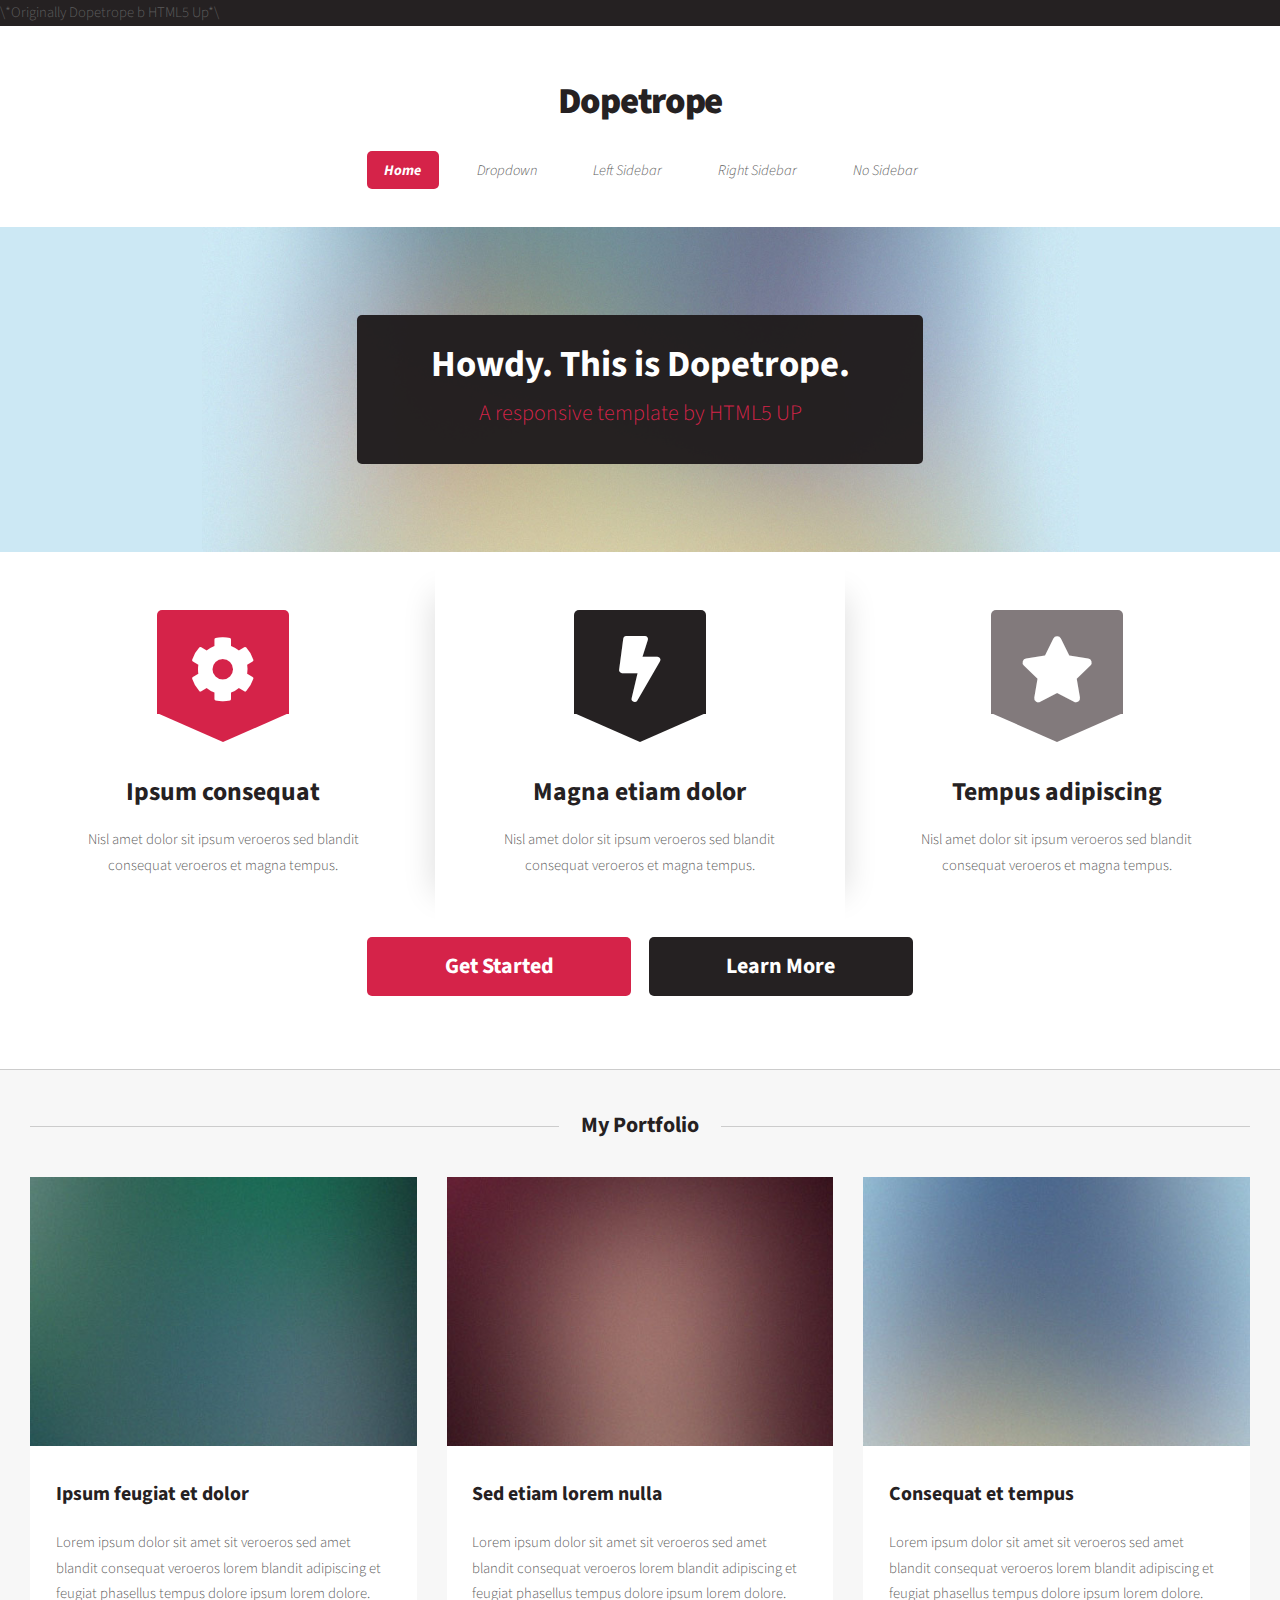
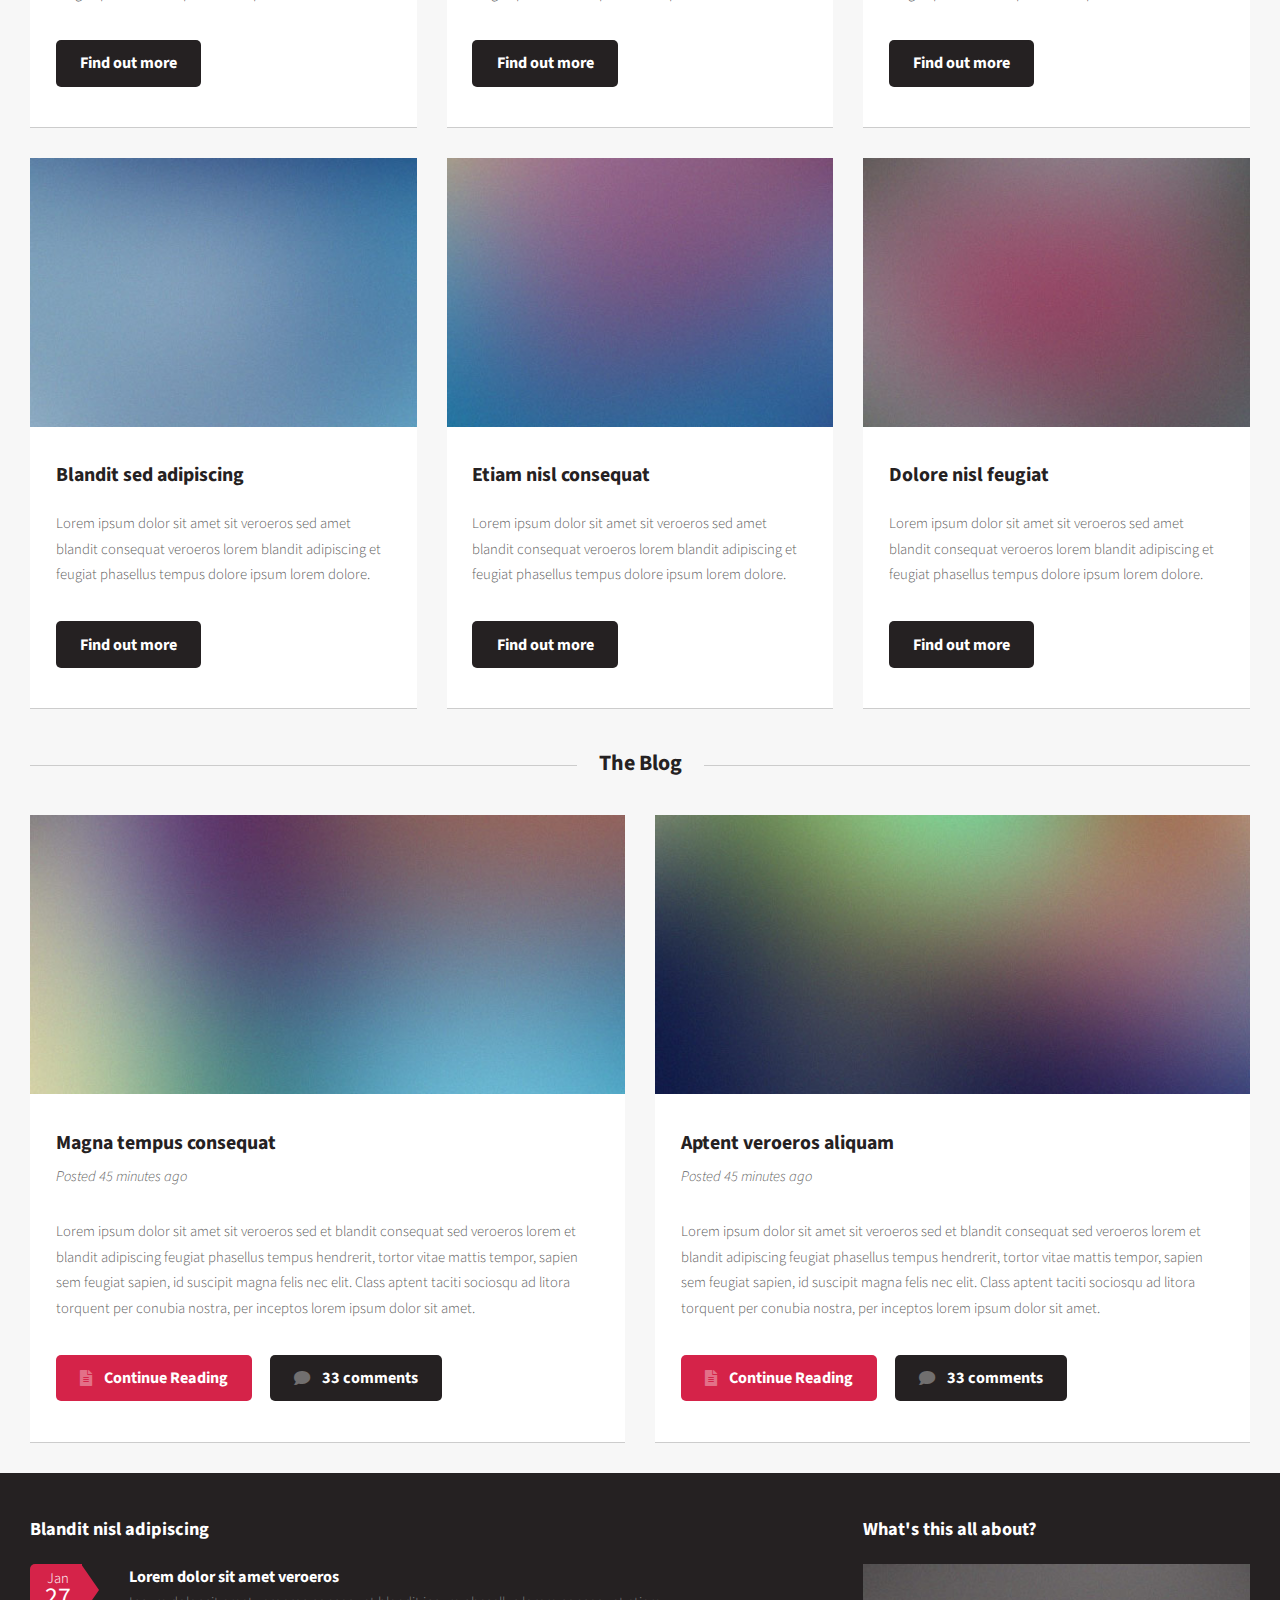
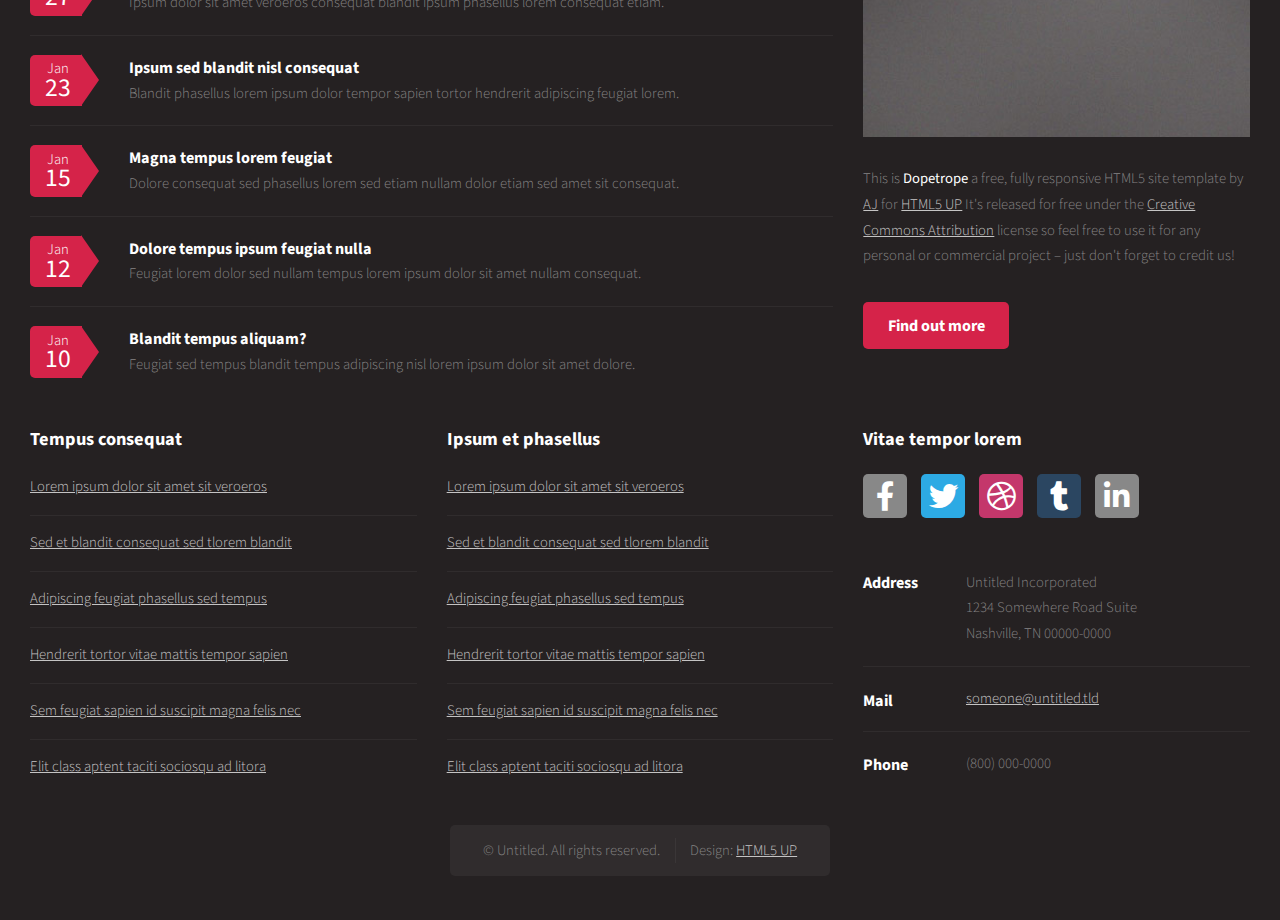
==== index.html @ 516f82fb "Template added to project" ====
<!DOCTYPE HTML>
<!--
	Dopetrope by HTML5 UP
	html5up.net | @ajlkn
	Free for personal and commercial use under the CCA 3.0 license (html5up.net/license)
-->
<html>
	<head>
		<title>Jonathan Chiaverini's Portfolio</title>
		\*Originally Dopetrope b HTML5 Up*\
		<meta charset="utf-8" />
		<meta name="viewport" content="width=device-width, initial-scale=1, user-scalable=no" />
		<link rel="stylesheet" href="assets/css/main.css" />
	</head>
	<body class="homepage is-preload">
		<div id="page-wrapper">

			<!-- Header -->
				<section id="header">

					<!-- Logo -->
						<h1><a href="index.html">Dopetrope</a></h1>

					<!-- Nav -->
						<nav id="nav">
							<ul>
								<li class="current"><a href="index.html">Home</a></li>
								<li>
									<a href="#">Dropdown</a>
									<ul>
										<li><a href="#">Lorem ipsum dolor</a></li>
										<li><a href="#">Magna phasellus</a></li>
										<li><a href="#">Etiam dolore nisl</a></li>
										<li>
											<a href="#">Phasellus consequat</a>
											<ul>
												<li><a href="#">Magna phasellus</a></li>
												<li><a href="#">Etiam dolore nisl</a></li>
												<li><a href="#">Veroeros feugiat</a></li>
												<li><a href="#">Nisl sed aliquam</a></li>
												<li><a href="#">Dolore adipiscing</a></li>
											</ul>
										</li>
										<li><a href="#">Veroeros feugiat</a></li>
									</ul>
								</li>
								<li><a href="left-sidebar.html">Left Sidebar</a></li>
								<li><a href="right-sidebar.html">Right Sidebar</a></li>
								<li><a href="no-sidebar.html">No Sidebar</a></li>
							</ul>
						</nav>

					<!-- Banner -->
						<section id="banner">
							<header>
								<h2>Howdy. This is Dopetrope.</h2>
								<p>A responsive template by HTML5 UP</p>
							</header>
						</section>

					<!-- Intro -->
						<section id="intro" class="container">
							<div class="row">
								<div class="col-4 col-12-medium">
									<section class="first">
										<i class="icon solid featured fa-cog"></i>
										<header>
											<h2>Ipsum consequat</h2>
										</header>
										<p>Nisl amet dolor sit ipsum veroeros sed blandit consequat veroeros et magna tempus.</p>
									</section>
								</div>
								<div class="col-4 col-12-medium">
									<section class="middle">
										<i class="icon solid featured alt fa-bolt"></i>
										<header>
											<h2>Magna etiam dolor</h2>
										</header>
										<p>Nisl amet dolor sit ipsum veroeros sed blandit consequat veroeros et magna tempus.</p>
									</section>
								</div>
								<div class="col-4 col-12-medium">
									<section class="last">
										<i class="icon solid featured alt2 fa-star"></i>
										<header>
											<h2>Tempus adipiscing</h2>
										</header>
										<p>Nisl amet dolor sit ipsum veroeros sed blandit consequat veroeros et magna tempus.</p>
									</section>
								</div>
							</div>
							<footer>
								<ul class="actions">
									<li><a href="#" class="button large">Get Started</a></li>
									<li><a href="#" class="button alt large">Learn More</a></li>
								</ul>
							</footer>
						</section>

				</section>

			<!-- Main -->
				<section id="main">
					<div class="container">
						<div class="row">
							<div class="col-12">

								<!-- Portfolio -->
									<section>
										<header class="major">
											<h2>My Portfolio</h2>
										</header>
										<div class="row">
											<div class="col-4 col-6-medium col-12-small">
												<section class="box">
													<a href="#" class="image featured"><img src="images/pic02.jpg" alt="" /></a>
													<header>
														<h3>Ipsum feugiat et dolor</h3>
													</header>
													<p>Lorem ipsum dolor sit amet sit veroeros sed amet blandit consequat veroeros lorem blandit adipiscing et feugiat phasellus tempus dolore ipsum lorem dolore.</p>
													<footer>
														<ul class="actions">
															<li><a href="#" class="button alt">Find out more</a></li>
														</ul>
													</footer>
												</section>
											</div>
											<div class="col-4 col-6-medium col-12-small">
												<section class="box">
													<a href="#" class="image featured"><img src="images/pic03.jpg" alt="" /></a>
													<header>
														<h3>Sed etiam lorem nulla</h3>
													</header>
													<p>Lorem ipsum dolor sit amet sit veroeros sed amet blandit consequat veroeros lorem blandit adipiscing et feugiat phasellus tempus dolore ipsum lorem dolore.</p>
													<footer>
														<ul class="actions">
															<li><a href="#" class="button alt">Find out more</a></li>
														</ul>
													</footer>
												</section>
											</div>
											<div class="col-4 col-6-medium col-12-small">
												<section class="box">
													<a href="#" class="image featured"><img src="images/pic04.jpg" alt="" /></a>
													<header>
														<h3>Consequat et tempus</h3>
													</header>
													<p>Lorem ipsum dolor sit amet sit veroeros sed amet blandit consequat veroeros lorem blandit adipiscing et feugiat phasellus tempus dolore ipsum lorem dolore.</p>
													<footer>
														<ul class="actions">
															<li><a href="#" class="button alt">Find out more</a></li>
														</ul>
													</footer>
												</section>
											</div>
											<div class="col-4 col-6-medium col-12-small">
												<section class="box">
													<a href="#" class="image featured"><img src="images/pic05.jpg" alt="" /></a>
													<header>
														<h3>Blandit sed adipiscing</h3>
													</header>
													<p>Lorem ipsum dolor sit amet sit veroeros sed amet blandit consequat veroeros lorem blandit adipiscing et feugiat phasellus tempus dolore ipsum lorem dolore.</p>
													<footer>
														<ul class="actions">
															<li><a href="#" class="button alt">Find out more</a></li>
														</ul>
													</footer>
												</section>
											</div>
											<div class="col-4 col-6-medium col-12-small">
												<section class="box">
													<a href="#" class="image featured"><img src="images/pic06.jpg" alt="" /></a>
													<header>
														<h3>Etiam nisl consequat</h3>
													</header>
													<p>Lorem ipsum dolor sit amet sit veroeros sed amet blandit consequat veroeros lorem blandit adipiscing et feugiat phasellus tempus dolore ipsum lorem dolore.</p>
													<footer>
														<ul class="actions">
															<li><a href="#" class="button alt">Find out more</a></li>
														</ul>
													</footer>
												</section>
											</div>
											<div class="col-4 col-6-medium col-12-small">
												<section class="box">
													<a href="#" class="image featured"><img src="images/pic07.jpg" alt="" /></a>
													<header>
														<h3>Dolore nisl feugiat</h3>
													</header>
													<p>Lorem ipsum dolor sit amet sit veroeros sed amet blandit consequat veroeros lorem blandit adipiscing et feugiat phasellus tempus dolore ipsum lorem dolore.</p>
													<footer>
														<ul class="actions">
															<li><a href="#" class="button alt">Find out more</a></li>
														</ul>
													</footer>
												</section>
											</div>
										</div>
									</section>

							</div>
							<div class="col-12">

								<!-- Blog -->
									<section>
										<header class="major">
											<h2>The Blog</h2>
										</header>
										<div class="row">
											<div class="col-6 col-12-small">
												<section class="box">
													<a href="#" class="image featured"><img src="images/pic08.jpg" alt="" /></a>
													<header>
														<h3>Magna tempus consequat</h3>
														<p>Posted 45 minutes ago</p>
													</header>
													<p>Lorem ipsum dolor sit amet sit veroeros sed et blandit consequat sed veroeros lorem et blandit adipiscing feugiat phasellus tempus hendrerit, tortor vitae mattis tempor, sapien sem feugiat sapien, id suscipit magna felis nec elit. Class aptent taciti sociosqu ad litora torquent per conubia nostra, per inceptos lorem ipsum dolor sit amet.</p>
													<footer>
														<ul class="actions">
															<li><a href="#" class="button icon solid fa-file-alt">Continue Reading</a></li>
															<li><a href="#" class="button alt icon solid fa-comment">33 comments</a></li>
														</ul>
													</footer>
												</section>
											</div>
											<div class="col-6 col-12-small">
												<section class="box">
													<a href="#" class="image featured"><img src="images/pic09.jpg" alt="" /></a>
													<header>
														<h3>Aptent veroeros aliquam</h3>
														<p>Posted 45 minutes ago</p>
													</header>
													<p>Lorem ipsum dolor sit amet sit veroeros sed et blandit consequat sed veroeros lorem et blandit adipiscing feugiat phasellus tempus hendrerit, tortor vitae mattis tempor, sapien sem feugiat sapien, id suscipit magna felis nec elit. Class aptent taciti sociosqu ad litora torquent per conubia nostra, per inceptos lorem ipsum dolor sit amet.</p>
													<footer>
														<ul class="actions">
															<li><a href="#" class="button icon solid fa-file-alt">Continue Reading</a></li>
															<li><a href="#" class="button alt icon solid fa-comment">33 comments</a></li>
														</ul>
													</footer>
												</section>
											</div>
										</div>
									</section>

							</div>
						</div>
					</div>
				</section>

			<!-- Footer -->
				<section id="footer">
					<div class="container">
						<div class="row">
							<div class="col-8 col-12-medium">
								<section>
									<header>
										<h2>Blandit nisl adipiscing</h2>
									</header>
									<ul class="dates">
										<li>
											<span class="date">Jan <strong>27</strong></span>
											<h3><a href="#">Lorem dolor sit amet veroeros</a></h3>
											<p>Ipsum dolor sit amet veroeros consequat blandit ipsum phasellus lorem consequat etiam.</p>
										</li>
										<li>
											<span class="date">Jan <strong>23</strong></span>
											<h3><a href="#">Ipsum sed blandit nisl consequat</a></h3>
											<p>Blandit phasellus lorem ipsum dolor tempor sapien tortor hendrerit adipiscing feugiat lorem.</p>
										</li>
										<li>
											<span class="date">Jan <strong>15</strong></span>
											<h3><a href="#">Magna tempus lorem feugiat</a></h3>
											<p>Dolore consequat sed phasellus lorem sed etiam nullam dolor etiam sed amet sit consequat.</p>
										</li>
										<li>
											<span class="date">Jan <strong>12</strong></span>
											<h3><a href="#">Dolore tempus ipsum feugiat nulla</a></h3>
											<p>Feugiat lorem dolor sed nullam tempus lorem ipsum dolor sit amet nullam consequat.</p>
										</li>
										<li>
											<span class="date">Jan <strong>10</strong></span>
											<h3><a href="#">Blandit tempus aliquam?</a></h3>
											<p>Feugiat sed tempus blandit tempus adipiscing nisl lorem ipsum dolor sit amet dolore.</p>
										</li>
									</ul>
								</section>
							</div>
							<div class="col-4 col-12-medium">
								<section>
									<header>
										<h2>What's this all about?</h2>
									</header>
									<a href="#" class="image featured"><img src="images/pic10.jpg" alt="" /></a>
									<p>
										This is <strong>Dopetrope</strong> a free, fully responsive HTML5 site template by
										<a href="http://twitter.com/ajlkn">AJ</a> for <a href="http://html5up.net/">HTML5 UP</a> It's released for free under
										the <a href="http://html5up.net/license/">Creative Commons Attribution</a> license so feel free to use it for any personal or commercial project &ndash; just don't forget to credit us!
									</p>
									<footer>
										<ul class="actions">
											<li><a href="#" class="button">Find out more</a></li>
										</ul>
									</footer>
								</section>
							</div>
							<div class="col-4 col-6-medium col-12-small">
								<section>
									<header>
										<h2>Tempus consequat</h2>
									</header>
									<ul class="divided">
										<li><a href="#">Lorem ipsum dolor sit amet sit veroeros</a></li>
										<li><a href="#">Sed et blandit consequat sed tlorem blandit</a></li>
										<li><a href="#">Adipiscing feugiat phasellus sed tempus</a></li>
										<li><a href="#">Hendrerit tortor vitae mattis tempor sapien</a></li>
										<li><a href="#">Sem feugiat sapien id suscipit magna felis nec</a></li>
										<li><a href="#">Elit class aptent taciti sociosqu ad litora</a></li>
									</ul>
								</section>
							</div>
							<div class="col-4 col-6-medium col-12-small">
								<section>
									<header>
										<h2>Ipsum et phasellus</h2>
									</header>
									<ul class="divided">
										<li><a href="#">Lorem ipsum dolor sit amet sit veroeros</a></li>
										<li><a href="#">Sed et blandit consequat sed tlorem blandit</a></li>
										<li><a href="#">Adipiscing feugiat phasellus sed tempus</a></li>
										<li><a href="#">Hendrerit tortor vitae mattis tempor sapien</a></li>
										<li><a href="#">Sem feugiat sapien id suscipit magna felis nec</a></li>
										<li><a href="#">Elit class aptent taciti sociosqu ad litora</a></li>
									</ul>
								</section>
							</div>
							<div class="col-4 col-12-medium">
								<section>
									<header>
										<h2>Vitae tempor lorem</h2>
									</header>
									<ul class="social">
										<li><a class="icon brands fa-facebook-f" href="#"><span class="label">Facebook</span></a></li>
										<li><a class="icon brands fa-twitter" href="#"><span class="label">Twitter</span></a></li>
										<li><a class="icon brands fa-dribbble" href="#"><span class="label">Dribbble</span></a></li>
										<li><a class="icon brands fa-tumblr" href="#"><span class="label">Tumblr</span></a></li>
										<li><a class="icon brands fa-linkedin-in" href="#"><span class="label">LinkedIn</span></a></li>
									</ul>
									<ul class="contact">
										<li>
											<h3>Address</h3>
											<p>
												Untitled Incorporated<br />
												1234 Somewhere Road Suite<br />
												Nashville, TN 00000-0000
											</p>
										</li>
										<li>
											<h3>Mail</h3>
											<p><a href="#">someone@untitled.tld</a></p>
										</li>
										<li>
											<h3>Phone</h3>
											<p>(800) 000-0000</p>
										</li>
									</ul>
								</section>
							</div>
							<div class="col-12">

								<!-- Copyright -->
									<div id="copyright">
										<ul class="links">
											<li>&copy; Untitled. All rights reserved.</li><li>Design: <a href="http://html5up.net">HTML5 UP</a></li>
										</ul>
									</div>

							</div>
						</div>
					</div>
				</section>

		</div>

		<!-- Scripts -->
			<script src="assets/js/jquery.min.js"></script>
			<script src="assets/js/jquery.dropotron.min.js"></script>
			<script src="assets/js/browser.min.js"></script>
			<script src="assets/js/breakpoints.min.js"></script>
			<script src="assets/js/util.js"></script>
			<script src="assets/js/main.js"></script>

	</body>
</html>
---- assets/css/main.css ----
@import url("fontawesome-all.min.css");
@import url("https://fonts.googleapis.com/css?family=Source+Sans+Pro:300,400,700,900,300italic");

/*
	Dopetrope by HTML5 UP
	html5up.net | @ajlkn
	Free for personal and commercial use under the CCA 3.0 license (html5up.net/license)
*/

html, body, div, span, applet, object,
iframe, h1, h2, h3, h4, h5, h6, p, blockquote,
pre, a, abbr, acronym, address, big, cite,
code, del, dfn, em, img, ins, kbd, q, s, samp,
small, strike, strong, sub, sup, tt, var, b,
u, i, center, dl, dt, dd, ol, ul, li, fieldset,
form, label, legend, table, caption, tbody,
tfoot, thead, tr, th, td, article, aside,
canvas, details, embed, figure, figcaption,
footer, header, hgroup, menu, nav, output, ruby,
section, summary, time, mark, audio, video {
	margin: 0;
	padding: 0;
	border: 0;
	font-size: 100%;
	font: inherit;
	vertical-align: baseline;}

article, aside, details, figcaption, figure,
footer, header, hgroup, menu, nav, section {
	display: block;}

body {
	line-height: 1;
}

ol, ul {
	list-style: none;
}

blockquote, q {
	quotes: none;
}

	blockquote:before, blockquote:after, q:before, q:after {
		content: '';
		content: none;
	}

table {
	border-collapse: collapse;
	border-spacing: 0;
}

body {
	-webkit-text-size-adjust: none;
}

mark {
	background-color: transparent;
	color: inherit;
}

input::-moz-focus-inner {
	border: 0;
	padding: 0;
}

input, select, textarea {
	-moz-appearance: none;
	-webkit-appearance: none;
	-ms-appearance: none;
	appearance: none;
}

/* Basic */

	html {
		box-sizing: border-box;
	}

	*, *:before, *:after {
		box-sizing: inherit;
	}

	body {
		background: #252122;
		background-image: url("images/bg02.png");
	}

		body.is-preload *, body.is-preload *:before, body.is-preload *:after {
			-moz-animation: none !important;
			-webkit-animation: none !important;
			-ms-animation: none !important;
			animation: none !important;
			-moz-transition: none !important;
			-webkit-transition: none !important;
			-ms-transition: none !important;
			transition: none !important;
		}

	body, input, textarea, select {
		font-family: 'Source Sans Pro';
		font-weight: 300;
		color: #5d5d5d;
		font-size: 14pt;
		line-height: 1.75em;
	}

	strong, b {
		color: #252122;
		font-weight: 400;
	}

	i, em {
		font-style: italic;
	}

	sub {
		position: relative;
		top: 0.5em;
		font-size: 0.8em;
	}

	sup {
		position: relative;
		top: -0.5em;
		font-size: 0.8em;
	}

	blockquote {
		border-left: solid 0.75em #dddddd;
		padding: 1em 0 1em 1.5em;
		font-style: italic;
	}

	h1, h2, h3, h4, h5, h6 {
		color: #252122;
		font-weight: 700;
	}

	h1 a, h2 a, h3 a, h4 a, h5 a, h6 a {
		color: inherit;
		text-decoration: none;
	}

	h2 {
		font-size: 1.5em;
	}

	h3 {
		font-size: 1.35em;
	}

	a {
		color: #d52349;
		text-decoration: underline;
	}

		a:hover {
			text-decoration: none;
		}

	br.clear {
		clear: both;
	}

	hr {
		border: 0;
		border-top: solid 1px #dddddd;
		height: 1px;
		margin: 2em 0 2em 0;
	}

	p, ul, ol, dl, table {
		margin-bottom: 2em;
	}

/* Container */

	.container {
		margin: 0 auto;
		max-width: 100%;
		width: 70em;
	}

		@media screen and (max-width: 1680px) {

			.container {
				width: 70em;
			}

		}

		@media screen and (max-width: 1280px) {

			.container {
				width: calc(100% - 60px);
			}

		}

		@media screen and (max-width: 980px) {

			.container {
				width: calc(100% - 80px);
			}

		}

		@media screen and (max-width: 736px) {

			.container {
				width: calc(100% - 40px);
			}

		}

/* Row */

	.row {
		display: flex;
		flex-wrap: wrap;
		box-sizing: border-box;
		align-items: stretch;
	}

		.row > * {
			box-sizing: border-box;
		}

		.row.gtr-uniform > * > :last-child {
			margin-bottom: 0;
		}

		.row.aln-left {
			justify-content: flex-start;
		}

		.row.aln-center {
			justify-content: center;
		}

		.row.aln-right {
			justify-content: flex-end;
		}

		.row.aln-top {
			align-items: flex-start;
		}

		.row.aln-middle {
			align-items: center;
		}

		.row.aln-bottom {
			align-items: flex-end;
		}

		.row > .imp {
			order: -1;
		}

		.row > .col-1 {
			width: 8.33333%;
		}

		.row > .off-1 {
			margin-left: 8.33333%;
		}

		.row > .col-2 {
			width: 16.66667%;
		}

		.row > .off-2 {
			margin-left: 16.66667%;
		}

		.row > .col-3 {
			width: 25%;
		}

		.row > .off-3 {
			margin-left: 25%;
		}

		.row > .col-4 {
			width: 33.33333%;
		}

		.row > .off-4 {
			margin-left: 33.33333%;
		}

		.row > .col-5 {
			width: 41.66667%;
		}

		.row > .off-5 {
			margin-left: 41.66667%;
		}

		.row > .col-6 {
			width: 50%;
		}

		.row > .off-6 {
			margin-left: 50%;
		}

		.row > .col-7 {
			width: 58.33333%;
		}

		.row > .off-7 {
			margin-left: 58.33333%;
		}

		.row > .col-8 {
			width: 66.66667%;
		}

		.row > .off-8 {
			margin-left: 66.66667%;
		}

		.row > .col-9 {
			width: 75%;
		}

		.row > .off-9 {
			margin-left: 75%;
		}

		.row > .col-10 {
			width: 83.33333%;
		}

		.row > .off-10 {
			margin-left: 83.33333%;
		}

		.row > .col-11 {
			width: 91.66667%;
		}

		.row > .off-11 {
			margin-left: 91.66667%;
		}

		.row > .col-12 {
			width: 100%;
		}

		.row > .off-12 {
			margin-left: 100%;
		}

		.row.gtr-0 {
			margin-top: 0px;
			margin-left: 0px;
		}

			.row.gtr-0 > * {
				padding: 0px 0 0 0px;
			}

			.row.gtr-0.gtr-uniform {
				margin-top: 0px;
			}

				.row.gtr-0.gtr-uniform > * {
					padding-top: 0px;
				}

		.row.gtr-25 {
			margin-top: -12.5px;
			margin-left: -12.5px;
		}

			.row.gtr-25 > * {
				padding: 12.5px 0 0 12.5px;
			}

			.row.gtr-25.gtr-uniform {
				margin-top: -12.5px;
			}

				.row.gtr-25.gtr-uniform > * {
					padding-top: 12.5px;
				}

		.row.gtr-50 {
			margin-top: -25px;
			margin-left: -25px;
		}

			.row.gtr-50 > * {
				padding: 25px 0 0 25px;
			}

			.row.gtr-50.gtr-uniform {
				margin-top: -25px;
			}

				.row.gtr-50.gtr-uniform > * {
					padding-top: 25px;
				}

		.row {
			margin-top: -50px;
			margin-left: -50px;
		}

			.row > * {
				padding: 50px 0 0 50px;
			}

			.row.gtr-uniform {
				margin-top: -50px;
			}

				.row.gtr-uniform > * {
					padding-top: 50px;
				}

		.row.gtr-150 {
			margin-top: -75px;
			margin-left: -75px;
		}

			.row.gtr-150 > * {
				padding: 75px 0 0 75px;
			}

			.row.gtr-150.gtr-uniform {
				margin-top: -75px;
			}

				.row.gtr-150.gtr-uniform > * {
					padding-top: 75px;
				}

		.row.gtr-200 {
			margin-top: -100px;
			margin-left: -100px;
		}

			.row.gtr-200 > * {
				padding: 100px 0 0 100px;
			}

			.row.gtr-200.gtr-uniform {
				margin-top: -100px;
			}

				.row.gtr-200.gtr-uniform > * {
					padding-top: 100px;
				}

		@media screen and (max-width: 1680px) {

			.row {
				display: flex;
				flex-wrap: wrap;
				box-sizing: border-box;
				align-items: stretch;
			}

				.row > * {
					box-sizing: border-box;
				}

				.row.gtr-uniform > * > :last-child {
					margin-bottom: 0;
				}

				.row.aln-left {
					justify-content: flex-start;
				}

				.row.aln-center {
					justify-content: center;
				}

				.row.aln-right {
					justify-content: flex-end;
				}

				.row.aln-top {
					align-items: flex-start;
				}

				.row.aln-middle {
					align-items: center;
				}

				.row.aln-bottom {
					align-items: flex-end;
				}

				.row > .imp-xlarge {
					order: -1;
				}

				.row > .col-1-xlarge {
					width: 8.33333%;
				}

				.row > .off-1-xlarge {
					margin-left: 8.33333%;
				}

				.row > .col-2-xlarge {
					width: 16.66667%;
				}

				.row > .off-2-xlarge {
					margin-left: 16.66667%;
				}

				.row > .col-3-xlarge {
					width: 25%;
				}

				.row > .off-3-xlarge {
					margin-left: 25%;
				}

				.row > .col-4-xlarge {
					width: 33.33333%;
				}

				.row > .off-4-xlarge {
					margin-left: 33.33333%;
				}

				.row > .col-5-xlarge {
					width: 41.66667%;
				}

				.row > .off-5-xlarge {
					margin-left: 41.66667%;
				}

				.row > .col-6-xlarge {
					width: 50%;
				}

				.row > .off-6-xlarge {
					margin-left: 50%;
				}

				.row > .col-7-xlarge {
					width: 58.33333%;
				}

				.row > .off-7-xlarge {
					margin-left: 58.33333%;
				}

				.row > .col-8-xlarge {
					width: 66.66667%;
				}

				.row > .off-8-xlarge {
					margin-left: 66.66667%;
				}

				.row > .col-9-xlarge {
					width: 75%;
				}

				.row > .off-9-xlarge {
					margin-left: 75%;
				}

				.row > .col-10-xlarge {
					width: 83.33333%;
				}

				.row > .off-10-xlarge {
					margin-left: 83.33333%;
				}

				.row > .col-11-xlarge {
					width: 91.66667%;
				}

				.row > .off-11-xlarge {
					margin-left: 91.66667%;
				}

				.row > .col-12-xlarge {
					width: 100%;
				}

				.row > .off-12-xlarge {
					margin-left: 100%;
				}

				.row.gtr-0 {
					margin-top: 0px;
					margin-left: 0px;
				}

					.row.gtr-0 > * {
						padding: 0px 0 0 0px;
					}

					.row.gtr-0.gtr-uniform {
						margin-top: 0px;
					}

						.row.gtr-0.gtr-uniform > * {
							padding-top: 0px;
						}

				.row.gtr-25 {
					margin-top: -12.5px;
					margin-left: -12.5px;
				}

					.row.gtr-25 > * {
						padding: 12.5px 0 0 12.5px;
					}

					.row.gtr-25.gtr-uniform {
						margin-top: -12.5px;
					}

						.row.gtr-25.gtr-uniform > * {
							padding-top: 12.5px;
						}

				.row.gtr-50 {
					margin-top: -25px;
					margin-left: -25px;
				}

					.row.gtr-50 > * {
						padding: 25px 0 0 25px;
					}

					.row.gtr-50.gtr-uniform {
						margin-top: -25px;
					}

						.row.gtr-50.gtr-uniform > * {
							padding-top: 25px;
						}

				.row {
					margin-top: -50px;
					margin-left: -50px;
				}

					.row > * {
						padding: 50px 0 0 50px;
					}

					.row.gtr-uniform {
						margin-top: -50px;
					}

						.row.gtr-uniform > * {
							padding-top: 50px;
						}

				.row.gtr-150 {
					margin-top: -75px;
					margin-left: -75px;
				}

					.row.gtr-150 > * {
						padding: 75px 0 0 75px;
					}

					.row.gtr-150.gtr-uniform {
						margin-top: -75px;
					}

						.row.gtr-150.gtr-uniform > * {
							padding-top: 75px;
						}

				.row.gtr-200 {
					margin-top: -100px;
					margin-left: -100px;
				}

					.row.gtr-200 > * {
						padding: 100px 0 0 100px;
					}

					.row.gtr-200.gtr-uniform {
						margin-top: -100px;
					}

						.row.gtr-200.gtr-uniform > * {
							padding-top: 100px;
						}

		}

		@media screen and (max-width: 1280px) {

			.row {
				display: flex;
				flex-wrap: wrap;
				box-sizing: border-box;
				align-items: stretch;
			}

				.row > * {
					box-sizing: border-box;
				}

				.row.gtr-uniform > * > :last-child {
					margin-bottom: 0;
				}

				.row.aln-left {
					justify-content: flex-start;
				}

				.row.aln-center {
					justify-content: center;
				}

				.row.aln-right {
					justify-content: flex-end;
				}

				.row.aln-top {
					align-items: flex-start;
				}

				.row.aln-middle {
					align-items: center;
				}

				.row.aln-bottom {
					align-items: flex-end;
				}

				.row > .imp-large {
					order: -1;
				}

				.row > .col-1-large {
					width: 8.33333%;
				}

				.row > .off-1-large {
					margin-left: 8.33333%;
				}

				.row > .col-2-large {
					width: 16.66667%;
				}

				.row > .off-2-large {
					margin-left: 16.66667%;
				}

				.row > .col-3-large {
					width: 25%;
				}

				.row > .off-3-large {
					margin-left: 25%;
				}

				.row > .col-4-large {
					width: 33.33333%;
				}

				.row > .off-4-large {
					margin-left: 33.33333%;
				}

				.row > .col-5-large {
					width: 41.66667%;
				}

				.row > .off-5-large {
					margin-left: 41.66667%;
				}

				.row > .col-6-large {
					width: 50%;
				}

				.row > .off-6-large {
					margin-left: 50%;
				}

				.row > .col-7-large {
					width: 58.33333%;
				}

				.row > .off-7-large {
					margin-left: 58.33333%;
				}

				.row > .col-8-large {
					width: 66.66667%;
				}

				.row > .off-8-large {
					margin-left: 66.66667%;
				}

				.row > .col-9-large {
					width: 75%;
				}

				.row > .off-9-large {
					margin-left: 75%;
				}

				.row > .col-10-large {
					width: 83.33333%;
				}

				.row > .off-10-large {
					margin-left: 83.33333%;
				}

				.row > .col-11-large {
					width: 91.66667%;
				}

				.row > .off-11-large {
					margin-left: 91.66667%;
				}

				.row > .col-12-large {
					width: 100%;
				}

				.row > .off-12-large {
					margin-left: 100%;
				}

				.row.gtr-0 {
					margin-top: 0px;
					margin-left: 0px;
				}

					.row.gtr-0 > * {
						padding: 0px 0 0 0px;
					}

					.row.gtr-0.gtr-uniform {
						margin-top: 0px;
					}

						.row.gtr-0.gtr-uniform > * {
							padding-top: 0px;
						}

				.row.gtr-25 {
					margin-top: -7.5px;
					margin-left: -7.5px;
				}

					.row.gtr-25 > * {
						padding: 7.5px 0 0 7.5px;
					}

					.row.gtr-25.gtr-uniform {
						margin-top: -7.5px;
					}

						.row.gtr-25.gtr-uniform > * {
							padding-top: 7.5px;
						}

				.row.gtr-50 {
					margin-top: -15px;
					margin-left: -15px;
				}

					.row.gtr-50 > * {
						padding: 15px 0 0 15px;
					}

					.row.gtr-50.gtr-uniform {
						margin-top: -15px;
					}

						.row.gtr-50.gtr-uniform > * {
							padding-top: 15px;
						}

				.row {
					margin-top: -30px;
					margin-left: -30px;
				}

					.row > * {
						padding: 30px 0 0 30px;
					}

					.row.gtr-uniform {
						margin-top: -30px;
					}

						.row.gtr-uniform > * {
							padding-top: 30px;
						}

				.row.gtr-150 {
					margin-top: -45px;
					margin-left: -45px;
				}

					.row.gtr-150 > * {
						padding: 45px 0 0 45px;
					}

					.row.gtr-150.gtr-uniform {
						margin-top: -45px;
					}

						.row.gtr-150.gtr-uniform > * {
							padding-top: 45px;
						}

				.row.gtr-200 {
					margin-top: -60px;
					margin-left: -60px;
				}

					.row.gtr-200 > * {
						padding: 60px 0 0 60px;
					}

					.row.gtr-200.gtr-uniform {
						margin-top: -60px;
					}

						.row.gtr-200.gtr-uniform > * {
							padding-top: 60px;
						}

		}

		@media screen and (max-width: 980px) {

			.row {
				display: flex;
				flex-wrap: wrap;
				box-sizing: border-box;
				align-items: stretch;
			}

				.row > * {
					box-sizing: border-box;
				}

				.row.gtr-uniform > * > :last-child {
					margin-bottom: 0;
				}

				.row.aln-left {
					justify-content: flex-start;
				}

				.row.aln-center {
					justify-content: center;
				}

				.row.aln-right {
					justify-content: flex-end;
				}

				.row.aln-top {
					align-items: flex-start;
				}

				.row.aln-middle {
					align-items: center;
				}

				.row.aln-bottom {
					align-items: flex-end;
				}

				.row > .imp-medium {
					order: -1;
				}

				.row > .col-1-medium {
					width: 8.33333%;
				}

				.row > .off-1-medium {
					margin-left: 8.33333%;
				}

				.row > .col-2-medium {
					width: 16.66667%;
				}

				.row > .off-2-medium {
					margin-left: 16.66667%;
				}

				.row > .col-3-medium {
					width: 25%;
				}

				.row > .off-3-medium {
					margin-left: 25%;
				}

				.row > .col-4-medium {
					width: 33.33333%;
				}

				.row > .off-4-medium {
					margin-left: 33.33333%;
				}

				.row > .col-5-medium {
					width: 41.66667%;
				}

				.row > .off-5-medium {
					margin-left: 41.66667%;
				}

				.row > .col-6-medium {
					width: 50%;
				}

				.row > .off-6-medium {
					margin-left: 50%;
				}

				.row > .col-7-medium {
					width: 58.33333%;
				}

				.row > .off-7-medium {
					margin-left: 58.33333%;
				}

				.row > .col-8-medium {
					width: 66.66667%;
				}

				.row > .off-8-medium {
					margin-left: 66.66667%;
				}

				.row > .col-9-medium {
					width: 75%;
				}

				.row > .off-9-medium {
					margin-left: 75%;
				}

				.row > .col-10-medium {
					width: 83.33333%;
				}

				.row > .off-10-medium {
					margin-left: 83.33333%;
				}

				.row > .col-11-medium {
					width: 91.66667%;
				}

				.row > .off-11-medium {
					margin-left: 91.66667%;
				}

				.row > .col-12-medium {
					width: 100%;
				}

				.row > .off-12-medium {
					margin-left: 100%;
				}

				.row.gtr-0 {
					margin-top: 0px;
					margin-left: 0px;
				}

					.row.gtr-0 > * {
						padding: 0px 0 0 0px;
					}

					.row.gtr-0.gtr-uniform {
						margin-top: 0px;
					}

						.row.gtr-0.gtr-uniform > * {
							padding-top: 0px;
						}

				.row.gtr-25 {
					margin-top: -10px;
					margin-left: -10px;
				}

					.row.gtr-25 > * {
						padding: 10px 0 0 10px;
					}

					.row.gtr-25.gtr-uniform {
						margin-top: -10px;
					}

						.row.gtr-25.gtr-uniform > * {
							padding-top: 10px;
						}

				.row.gtr-50 {
					margin-top: -20px;
					margin-left: -20px;
				}

					.row.gtr-50 > * {
						padding: 20px 0 0 20px;
					}

					.row.gtr-50.gtr-uniform {
						margin-top: -20px;
					}

						.row.gtr-50.gtr-uniform > * {
							padding-top: 20px;
						}

				.row {
					margin-top: -40px;
					margin-left: -40px;
				}

					.row > * {
						padding: 40px 0 0 40px;
					}

					.row.gtr-uniform {
						margin-top: -40px;
					}

						.row.gtr-uniform > * {
							padding-top: 40px;
						}

				.row.gtr-150 {
					margin-top: -60px;
					margin-left: -60px;
				}

					.row.gtr-150 > * {
						padding: 60px 0 0 60px;
					}

					.row.gtr-150.gtr-uniform {
						margin-top: -60px;
					}

						.row.gtr-150.gtr-uniform > * {
							padding-top: 60px;
						}

				.row.gtr-200 {
					margin-top: -80px;
					margin-left: -80px;
				}

					.row.gtr-200 > * {
						padding: 80px 0 0 80px;
					}

					.row.gtr-200.gtr-uniform {
						margin-top: -80px;
					}

						.row.gtr-200.gtr-uniform > * {
							padding-top: 80px;
						}

		}

		@media screen and (max-width: 736px) {

			.row {
				display: flex;
				flex-wrap: wrap;
				box-sizing: border-box;
				align-items: stretch;
			}

				.row > * {
					box-sizing: border-box;
				}

				.row.gtr-uniform > * > :last-child {
					margin-bottom: 0;
				}

				.row.aln-left {
					justify-content: flex-start;
				}

				.row.aln-center {
					justify-content: center;
				}

				.row.aln-right {
					justify-content: flex-end;
				}

				.row.aln-top {
					align-items: flex-start;
				}

				.row.aln-middle {
					align-items: center;
				}

				.row.aln-bottom {
					align-items: flex-end;
				}

				.row > .imp-small {
					order: -1;
				}

				.row > .col-1-small {
					width: 8.33333%;
				}

				.row > .off-1-small {
					margin-left: 8.33333%;
				}

				.row > .col-2-small {
					width: 16.66667%;
				}

				.row > .off-2-small {
					margin-left: 16.66667%;
				}

				.row > .col-3-small {
					width: 25%;
				}

				.row > .off-3-small {
					margin-left: 25%;
				}

				.row > .col-4-small {
					width: 33.33333%;
				}

				.row > .off-4-small {
					margin-left: 33.33333%;
				}

				.row > .col-5-small {
					width: 41.66667%;
				}

				.row > .off-5-small {
					margin-left: 41.66667%;
				}

				.row > .col-6-small {
					width: 50%;
				}

				.row > .off-6-small {
					margin-left: 50%;
				}

				.row > .col-7-small {
					width: 58.33333%;
				}

				.row > .off-7-small {
					margin-left: 58.33333%;
				}

				.row > .col-8-small {
					width: 66.66667%;
				}

				.row > .off-8-small {
					margin-left: 66.66667%;
				}

				.row > .col-9-small {
					width: 75%;
				}

				.row > .off-9-small {
					margin-left: 75%;
				}

				.row > .col-10-small {
					width: 83.33333%;
				}

				.row > .off-10-small {
					margin-left: 83.33333%;
				}

				.row > .col-11-small {
					width: 91.66667%;
				}

				.row > .off-11-small {
					margin-left: 91.66667%;
				}

				.row > .col-12-small {
					width: 100%;
				}

				.row > .off-12-small {
					margin-left: 100%;
				}

				.row.gtr-0 {
					margin-top: 0px;
					margin-left: 0px;
				}

					.row.gtr-0 > * {
						padding: 0px 0 0 0px;
					}

					.row.gtr-0.gtr-uniform {
						margin-top: 0px;
					}

						.row.gtr-0.gtr-uniform > * {
							padding-top: 0px;
						}

				.row.gtr-25 {
					margin-top: -5px;
					margin-left: -5px;
				}

					.row.gtr-25 > * {
						padding: 5px 0 0 5px;
					}

					.row.gtr-25.gtr-uniform {
						margin-top: -5px;
					}

						.row.gtr-25.gtr-uniform > * {
							padding-top: 5px;
						}

				.row.gtr-50 {
					margin-top: -10px;
					margin-left: -10px;
				}

					.row.gtr-50 > * {
						padding: 10px 0 0 10px;
					}

					.row.gtr-50.gtr-uniform {
						margin-top: -10px;
					}

						.row.gtr-50.gtr-uniform > * {
							padding-top: 10px;
						}

				.row {
					margin-top: -20px;
					margin-left: -20px;
				}

					.row > * {
						padding: 20px 0 0 20px;
					}

					.row.gtr-uniform {
						margin-top: -20px;
					}

						.row.gtr-uniform > * {
							padding-top: 20px;
						}

				.row.gtr-150 {
					margin-top: -30px;
					margin-left: -30px;
				}

					.row.gtr-150 > * {
						padding: 30px 0 0 30px;
					}

					.row.gtr-150.gtr-uniform {
						margin-top: -30px;
					}

						.row.gtr-150.gtr-uniform > * {
							padding-top: 30px;
						}

				.row.gtr-200 {
					margin-top: -40px;
					margin-left: -40px;
				}

					.row.gtr-200 > * {
						padding: 40px 0 0 40px;
					}

					.row.gtr-200.gtr-uniform {
						margin-top: -40px;
					}

						.row.gtr-200.gtr-uniform > * {
							padding-top: 40px;
						}

		}

/* Form */

	form label {
		display: block;
		color: #252122;
		font-weight: 400;
		margin: 0 0 0.5em 0;
	}

	form input[type=text],
	form input[type=email],
	form input[type=password],
	form select,
	form textarea {
		-webkit-appearance: none;
		display: block;
		border: 0;
		padding: 0.75em 1em;
		font-size: 1em;
		border-radius: 5px;
		border: solid 1px #dddddd;
		background: #fff;
		width: 100%;
	}

		form input[type=text]:focus,
		form input[type=email]:focus,
		form input[type=password]:focus,
		form select:focus,
		form textarea:focus {
			box-shadow: inset 0px 0px 1px 1px #43bff0;
		}

	form textarea {
		height: 15em;
	}

	form ::-webkit-input-placeholder {
		color: #555 !important;
	}

	form :-moz-placeholder {
		color: #555 !important;
	}

	form ::-moz-placeholder {
		color: #555 !important;
	}

	form :-ms-input-placeholder {
		color: #555 !important;
	}

	form ::-moz-focus-inner {
		border: 0;
	}

/* Tables */

	table {
		width: 100%;
	}

		table tr {
			border-top: solid 1px #dddddd;
		}

			table tr:first-child {
				border-top: 0;
			}

		table td {
			padding: 0.5em 1em 0.5em 1em;
		}

		table th {
			text-align: left;
			padding: 0.5em 1em 0.5em 1em;
			font-weight: 700;
			margin: 0 0 1em 0;
		}

		table thead {
			border-bottom: solid 2px #dddddd;
		}

/* Section/Article */

	section, article {
		margin-bottom: 2.5em;
	}

		section > :last-child, section:last-child, article > :last-child, article:last-child {
			margin-bottom: 0;
		}

	header {
		margin: 0 0 1.5em 0;
	}

		header > p {
			display: block;
			font-style: italic;
			margin: 0.5em 0 0 0;
			padding-bottom: 0.5em;
		}

		header.major {
			position: relative;
			text-align: center;
			border-top: solid 1px #ccc;
			top: 1em;
			margin: 0 0 3em 0;
		}

			header.major h2 {
				background: #fff;
				position: relative;
				top: -0.65em;
				display: inline;
				margin: 0;
				padding: 0 1em 0 1em;
			}

	footer {
		margin: 2.25em 0 0 0;
	}

/* Box */

	.box {
		background: #ffffff;
		border-bottom: solid 1px #ccc;
		padding: 2.75em 1.75em 2.75em 1.75em;
	}

		.box .image.featured {
			position: relative;
			width: auto;
			left: 1.75em;
			top: 1.75em;
			margin: -4.5em 0 4.25em -3.5em;
		}

		.box.post header {
			padding-top: 1em;
			margin: 0 0 2em 0;
		}

		.box.post h2 {
			font-size: 2.5em;
			letter-spacing: -0.015em;
		}

		.box.post header > p {
			margin-top: 1.25em;
			font-size: 1.25em;
		}

		.box footer ul.actions {
			margin-bottom: 0;
		}

/* Button */

	input[type="button"],
	input[type="submit"],
	input[type="reset"],
	button,
	.button {
		-webkit-appearance: none;
		display: inline-block;
		text-decoration: none;
		cursor: pointer;
		border: 0;
		border-radius: 5px;
		background: #d52349;
		color: #fff !important;
		font-weight: 700;
		outline: 0;
		font-size: 1.1em;
		padding: 0.65em 1.5em 0.65em 1.5em;
		text-align: center;
		-moz-transition: background-color .25s ease-in-out;
		-webkit-transition: background-color .25s ease-in-out;
		-ms-transition: background-color .25s ease-in-out;
		transition: background-color .25s ease-in-out;
	}

		input[type="button"]:hover,
		input[type="submit"]:hover,
		input[type="reset"]:hover,
		button:hover,
		.button:hover {
			background: #e53359;
		}

		input[type="button"]:active,
		input[type="submit"]:active,
		input[type="reset"]:active,
		button:active,
		.button:active {
			background: #c51349;
		}

		input[type="button"].alt,
		input[type="submit"].alt,
		input[type="reset"].alt,
		button.alt,
		.button.alt {
			background: #252122;
		}

			input[type="button"].alt:hover,
			input[type="submit"].alt:hover,
			input[type="reset"].alt:hover,
			button.alt:hover,
			.button.alt:hover {
				background: #353132;
			}

			input[type="button"].alt:active,
			input[type="submit"].alt:active,
			input[type="reset"].alt:active,
			button.alt:active,
			.button.alt:active {
				background: #151112;
			}

		input[type="button"].icon:before,
		input[type="submit"].icon:before,
		input[type="reset"].icon:before,
		button.icon:before,
		.button.icon:before {
			opacity: 0.35;
			position: relative;
			top: 0.05em;
			margin-right: 0.75em;
		}

		input[type="button"].large,
		input[type="submit"].large,
		input[type="reset"].large,
		button.large,
		.button.large {
			font-size: 1.5em;
			padding: 0.75em 1.5em 0.75em 1.5em;
		}

/* Image */

	.image {
		display: inline-block;
		outline: 0;
	}

		.image img {
			display: block;
			width: 100%;
		}

		.image.centered {
			display: block;
			margin: 0 0 2em 0;
		}

			.image.centered img {
				margin: 0 auto;
				width: auto;
			}

		.image.featured {
			display: block;
			width: 100%;
			margin: 0 0 2em 0;
		}

		.image.left {
			float: left;
			margin: 0 2em 2em 0;
		}

/* List */

	ul {
		list-style: disc;
		padding-left: 1em;
	}

		ul li {
			padding-left: 0.5em;
		}

	ol {
		list-style: decimal;
		padding-left: 1.25em;
	}

		ol li {
			padding-left: 0.25em;
		}

/* Actions */

	ul.actions {
		list-style: none;
		padding-left: 0;
	}

		ul.actions li {
			display: inline-block;
			margin-left: 1em;
			padding-left: 0;
		}

			ul.actions li:first-child {
				margin-left: 0;
			}

/* Links */

	ul.links {
		list-style: none;
		padding-left: 0;
	}

		ul.links li {
			display: inline-block;
			border-left: solid 1px rgba(255, 255, 255, 0.05);
			padding: 0 0 0 1em;
			margin: 0 0 0 1em;
		}

			ul.links li:first-child {
				border-left: 0;
				padding-left: 0;
				margin-left: 0;
			}

/* Contact */

	ul.contact {
		list-style: none;
		padding-left: 0;
	}

		ul.contact li {
			position: relative;
			border-top: solid 1px #ddd;
			padding: 1.3em 0 1.3em 7em;
		}

			ul.contact li h3 {
				position: absolute;
				left: 0;
				top: 1.3em;
				font-size: 1.1em;
			}

			ul.contact li p {
				margin: 0;
			}

			ul.contact li:first-child {
				padding-top: 0;
				border-top: 0;
			}

				ul.contact li:first-child h3 {
					top: 0;
				}

/* Dates */

	ul.dates {
		list-style: none;
		padding-left: 0;
	}

		ul.dates li {
			position: relative;
			border-top: solid 1px #ddd;
			padding: 1.3em 0 1.3em 6.75em;
		}

		ul.dates .date {
			display: block;
			position: absolute;
			left: 0;
			top: 1.3em;
			background-color: #d52349;
			height: 3.5em;
			text-align: center;
			color: #fff;
			line-height: 1em;
			border-top-left-radius: 5px;
			border-bottom-left-radius: 5px;
			padding: 0.5em 0.75em 0 1em;
		}

			ul.dates .date:after {
				content: '';
				position: absolute;
				bottom: 0;
				right: -1.2em;
				border-left: solid 1.25em #d52349;
				border-top: solid 1.8em transparent;
				border-bottom: solid 1.8em transparent;
			}

			ul.dates .date strong {
				display: block;
				font-size: 1.75em;
				padding-top: 0.15em;
			}

		ul.dates h3 {
			font-size: 1.1em;
		}

		ul.dates p {
			margin: 0;
		}

		ul.dates li:first-child {
			border-top: 0;
			padding-top: 0;
		}

			ul.dates li:first-child .date {
				top: 0;
			}

/* Divided */

	ul.divided {
		list-style: none;
		padding-left: 0;
	}

		ul.divided li {
			border-top: solid 1px #ddd;
			padding: 1em 0 1em 0;
		}

			ul.divided li:first-child {
				border-top: 0;
				padding-top: 0;
			}

/* Social */

	ul.social {
		list-style: none;
		padding-left: 0;
		overflow: hidden;
		cursor: default;
		margin: 0 0 3.25em 0;
	}

		ul.social li {
			display: inline-block;
			padding-left: 0;
			margin-left: 0.75em;
		}

			ul.social li:first-child {
				margin-left: 0;
			}

			ul.social li a {
				display: inline-block;
				width: 3em;
				height: 3em;
				text-align: center;
				border-radius: 5px;
				background: #888;
				-moz-transition: background-color .25s ease-in-out;
				-webkit-transition: background-color .25s ease-in-out;
				-ms-transition: background-color .25s ease-in-out;
				transition: background-color .25s ease-in-out;
			}

				ul.social li a:before {
					color: #fff;
					font-size: 2em;
					line-height: 1.5em;
				}

				ul.social li a.fa-facebook {
					background: #3c5a98;
				}

					ul.social li a.fa-facebook:hover {
						background: #4c6aa8;
					}

				ul.social li a.fa-twitter {
					background: #2daae4;
				}

					ul.social li a.fa-twitter:hover {
						background: #3dbaf4;
					}

				ul.social li a.fa-dribbble {
					background: #c4376b;
				}

					ul.social li a.fa-dribbble:hover {
						background: #d4477b;
					}

				ul.social li a.fa-linkedin {
					background: #006599;
				}

					ul.social li a.fa-linkedin:hover {
						background: #1075a9;
					}

				ul.social li a.fa-tumblr {
					background: #2b4661;
				}

					ul.social li a.fa-tumblr:hover {
						background: #3b5671;
					}

				ul.social li a.fa-google-plus {
					background: #da2713;
				}

					ul.social li a.fa-google-plus:hover {
						background: #ea3723;
					}

/* Icons */

	.icon {
		text-decoration: none;
		position: relative;
		text-decoration: none;
	}

		.icon:before {
			-moz-osx-font-smoothing: grayscale;
			-webkit-font-smoothing: antialiased;
			display: inline-block;
			font-style: normal;
			font-variant: normal;
			text-rendering: auto;
			line-height: 1;
			text-transform: none !important;
			font-family: 'Font Awesome 5 Free';
			font-weight: 400;
		}

		.icon.solid:before {
			font-weight: 900;
		}

		.icon.brands:before {
			font-family: 'Font Awesome 5 Brands';
		}

		.icon:before {
			line-height: inherit;
		}

		.icon > .label {
			display: none;
		}

		.icon.featured {
			position: relative;
			display: inline-block;
			background-color: #d52349;
			width: 9em;
			padding: 1.75em 0 0.75em 0;
			border-top-left-radius: 5px;
			border-top-right-radius: 5px;
			margin: 0 0 4.5em 0;
			cursor: default;
		}

			.icon.featured:before {
				font-size: 4.5em;
				line-height: 1em;
				color: #fff;
			}

			.icon.featured:after {
				content: '';
				position: absolute;
				bottom: -1.95em;
				left: 0;
				border-top: solid 2em #d52349;
				border-left: solid 4.5em transparent;
				border-right: solid 4.5em transparent;
			}

			.icon.featured.alt {
				background-color: #252122;
			}

				.icon.featured.alt:after {
					border-top-color: #252122;
				}

			.icon.featured.alt2 {
				background-color: #827a7c;
			}

				.icon.featured.alt2:after {
					border-top-color: #827a7c;
				}

/* Page Wrapper */

	#page-wrapper > section {
		margin-bottom: 0;
	}

/* Header */

	#header {
		position: relative;
		background: #ffffff;
		border-bottom: solid 1px #ccc;
		padding: 5em 0 4em 0;
		text-align: center;
	}

		#header h1 {
			color: #252122;
			font-weight: 900;
			font-size: 2.5em;
			letter-spacing: -0.035em;
			line-height: 1;
		}

/* Nav */

	#nav {
		margin: 2.5em 0 0 0;
	}

		#nav > ul {
			margin: 0;
		}

			#nav > ul > li {
				display: inline-block;
				font-style: italic;
				margin: 0 0.35em 0 0.35em;
			}

				#nav > ul > li > ul {
					display: none;
				}

				#nav > ul > li > a {
					border-radius: 5px;
					color: #5d5d5d;
					text-decoration: none;
					padding: 0.6em 1.2em 0.6em 1.2em;
					-moz-transition: background-color .25s ease-in-out;
					-webkit-transition: background-color .25s ease-in-out;
					-ms-transition: background-color .25s ease-in-out;
					transition: background-color .25s ease-in-out;
					outline: 0;
				}

				#nav > ul > li:hover > a, #nav > ul > li.active > a {
					background: #f3f3f3;
				}

				#nav > ul > li.current > a {
					background: #d52349;
					color: #fff !important;
					font-weight: 700;
				}

	.dropotron {
		border-radius: 5px;
		background-color: #252122;
		background-color: rgba(34, 30, 31, 0.98);
		padding: 1.25em 1.5em 1.25em 1.5em;
		font-style: italic;
		min-width: 13em;
		box-shadow: 0px 8px 15px 0px rgba(0, 0, 0, 0.5);
		text-align: left;
		margin-top: -1.25em;
		margin-left: -1px;
		list-style: none;
	}

		.dropotron a, .dropotron span {
			color: #aaa;
			text-decoration: none;
			-moz-transition: color .25s ease-in-out;
			-webkit-transition: color .25s ease-in-out;
			-ms-transition: color .25s ease-in-out;
			transition: color .25s ease-in-out;
		}

		.dropotron li {
			padding: 0.25em 0 0.25em 0;
		}

			.dropotron li:hover > a, .dropotron li:hover > span {
				color: #fff;
			}

		.dropotron.level-0 {
			margin-top: 2em;
		}

			.dropotron.level-0:before {
				content: '';
				display: block;
				position: absolute;
				left: 50%;
				margin-left: -10px;
				top: -9px;
				border-left: solid 10px transparent;
				border-right: solid 10px transparent;
				border-bottom: solid 10px #252122;
				border-bottom-color: rgba(34, 30, 31, 0.98);
			}

/* Banner */

	#banner {
		background: #CCE8F4 url("../../images/pic01.jpg");
		background-position: center center;
		background-size: auto 100%;
		background-repeat: no-repeat;
		text-align: center;
		position: relative;
		padding: 8em 0;
		margin: 4em 0 0 0;
	}

		#banner header {
			background-color: rgba(34, 30, 31, 0.98);
			display: inline-block;
			padding: 2.5em 5em;
			border-radius: 5px;
		}

			#banner header h2 {
				color: #fff;
				font-weight: 700;
				font-size: 2.5em;
				margin: 0 0 0.65em 0;
			}

			#banner header p {
				color: #d52349;
				padding: 0;
				font-style: normal;
				margin: 0;
				font-size: 1.5em;
			}

/* Intro */

	#intro {
		text-align: center;
		overflow: hidden;
	}

		#intro section {
			margin: 3em 0;
			padding: 2.5em 0;
		}

		#intro h2 {
			font-size: 1.75em;
		}

		#intro p {
			margin: 0;
		}

		#intro .middle {
			position: relative;
			z-index: 1;
		}

			#intro .middle:before {
				content: '';
				width: 32px;
				height: 100%;
				position: absolute;
				left: -24px;
				top: 0;
				display: block;
				z-index: -1;
				box-shadow: 32px 0 0 0 #fff, 0 -32px 0 0 #fff, 0 32px 0 0 #fff, 32px 32px 0 0 #fff, 32px -32px 0 0 #fff, 0 0 32px 0 rgba(0, 0, 0, 0.15);
			}

			#intro .middle:after {
				content: '';
				width: 32px;
				height: 100%;
				position: absolute;
				right: -24px;
				top: 0;
				display: block;
				z-index: -1;
				box-shadow: -32px 0 0 0 #fff, 0 -32px 0 0 #fff, 0 32px 0 0 #fff, -32px 32px 0 0 #fff, -32px -32px 0 0 #fff, 0 0 32px 0 rgba(0, 0, 0, 0.15);
			}

		#intro .button {
			min-width: 12em;
		}

		#intro footer {
			margin: 0;
		}

/* Main */

	#main {
		position: relative;
		background: #f7f7f7 url("images/bg02.png");
		padding: 4em 0 4em 0;
	}

		#main:before {
			content: '';
			position: absolute;
			top: 0;
			left: 0;
			width: 100%;
			background: url("images/bg01.png");
			background-size: 100% 100%;
			z-index: 0;
			opacity: 0.1;
		}

		#main .major h2 {
			background: #f7f7f7 url("images/bg02.png");
		}

/* Footer */

	#footer {
		position: relative;
		color: #858484;
		padding: 4em 0;
	}

		#footer:before {
			content: '';
			position: absolute;
			top: 0;
			left: 0;
			width: 100%;
			background: url("images/bg01.png");
			background-size: 100% 100%;
			z-index: 0;
			opacity: 0.5;
		}

		#footer a {
			color: #c5c4c4;
		}

		#footer h2, #footer h3, #footer h4, #footer h5, #footer h6, #footer strong, #footer b {
			color: #fff;
		}

			#footer h2 a, #footer h3 a, #footer h4 a, #footer h5 a, #footer h6 a, #footer strong a, #footer b a {
				color: inherit;
			}

		#footer ul.contact li,
		#footer ul.dates li,
		#footer ul.divided li {
			border-top-color: #353434;
			border-top-color: rgba(255, 255, 255, 0.05);
		}

		#footer header {
			margin: 0 0 3em 0;
		}

			#footer header h2 {
				font-size: 1.75em;
			}

/* Copyright */

	#copyright {
		text-align: center;
		margin: 3em 0 2em 0;
	}

		#copyright ul.links {
			display: inline-block;
			background: #2C2929;
			background: rgba(255, 255, 255, 0.05);
			border-radius: 5px;
			margin: 0;
			padding: 0.85em 2.25em 0.85em 2.25em;
		}

/* XLarge */

	@media screen and (max-width: 1680px) {

		/* Basic */

			body, input, textarea, select {
				font-size: 12pt;
			}

	}

/* Large */

	@media screen and (max-width: 1280px) {

		/* Basic */

			body, input, textarea, select {
				font-size: 11pt;
			}

		/* Section/Article */

			header.major {
				margin: 0.75em 0 2.5em 0;
			}

				header.major h2 {
					padding: 0 1em 0 1em;
				}

		/* Social */

			ul.social li {
				margin: 0 0 0.25em 0.75em;
			}

		/* Header */

			#header {
				padding: 4em 0 3em 0;
			}

		/* Banner */

			#banner {
				padding: 6em 0;
				margin: 3em 0 0 0;
			}

		/* Intro */

			#intro {
				padding: 0;
			}

				#intro section {
					padding: 1em 2em;
				}

				#intro .middle:before {
					left: -12px;
				}

				#intro .middle:after {
					right: -12px;
				}

		/* Main */

			#main {
				padding: 30px 0;
			}

		/* Footer */

			#footer {
				padding: 3em 0;
			}

				#footer:before {
					height: 2.5em;
				}

				#footer header {
					margin: 0 0 1.5em 0;
				}

					#footer header h2 {
						font-size: 1.25em;
					}

		/* Copyright */

			#copyright {
				margin: 0;
			}

	}

/* Medium */

	#navPanel, #titleBar {
		display: none;
	}

	@media screen and (max-width: 980px) {

		/* Basic */

			html, body {
				overflow-x: hidden;
			}

		/* Box */

			.box footer ul.actions li {
				margin: 1em 0 0 0;
				display: block;
			}

				.box footer ul.actions li .button {
					width: 100%;
				}

				.box footer ul.actions li:first-child {
					margin-top: 0;
				}

		/* Header */

			#header {
				padding: 3.5em 0 3em 0;
			}

		/* Nav */

			#nav {
				display: none;
			}

		/* Intro */

			#intro {
				padding: 3em 0 0 0;
			}

				#intro section {
					position: relative;
					border-top: solid 1px #dfdfdf;
					margin: 0;
					padding: 40px 0 0 0;
				}

					#intro section.first {
						border-top: 0;
						padding-top: 0;
					}

					#intro section p {
						margin: 0;
					}

				#intro .middle:before, #intro .middle:after {
					display: none;
				}

				#intro footer {
					padding: 3em 0 0 0;
				}

					#intro footer ul.actions {
						margin-bottom: 0;
					}

		/* Main */

			#main {
				padding: 40px 0;
			}

		/* Copyright */

			#copyright ul.links {
				display: block;
			}

		/* Nav */

			#page-wrapper {
				-moz-backface-visibility: hidden;
				-webkit-backface-visibility: hidden;
				-ms-backface-visibility: hidden;
				backface-visibility: hidden;
				-moz-transition: -moz-transform 0.5s ease;
				-webkit-transition: -webkit-transform 0.5s ease;
				-ms-transition: -ms-transform 0.5s ease;
				transition: transform 0.5s ease;
				padding-bottom: 1px;
			}

			#titleBar {
				-moz-backface-visibility: hidden;
				-webkit-backface-visibility: hidden;
				-ms-backface-visibility: hidden;
				backface-visibility: hidden;
				-moz-transition: -moz-transform 0.5s ease;
				-webkit-transition: -webkit-transform 0.5s ease;
				-ms-transition: -ms-transform 0.5s ease;
				transition: transform 0.5s ease;
				display: block;
				height: 44px;
				left: 0;
				position: fixed;
				top: 0;
				width: 100%;
				z-index: 10001;
				background: none;
			}

				#titleBar .toggle {
					text-decoration: none;
					width: 80px;
					height: 60px;
				}

					#titleBar .toggle:before {
						-moz-osx-font-smoothing: grayscale;
						-webkit-font-smoothing: antialiased;
						display: inline-block;
						font-style: normal;
						font-variant: normal;
						text-rendering: auto;
						line-height: 1;
						text-transform: none !important;
						font-family: 'Font Awesome 5 Free';
						font-weight: 900;
					}

					#titleBar .toggle:before {
						content: '\f0c9';
						display: block;
						position: absolute;
						left: 10px;
						top: 10px;
						width: 50px;
						height: 40px;
						line-height: 40px;
						font-size: 18px;
						color: #fff;
						text-align: center;
						background: rgba(150, 150, 150, 0.75);
						border-radius: 5px;
					}

					#titleBar .toggle:active:before {
						background-color: #969696;
					}

			#navPanel {
				-moz-backface-visibility: hidden;
				-webkit-backface-visibility: hidden;
				-ms-backface-visibility: hidden;
				backface-visibility: hidden;
				-moz-transform: translateX(-275px);
				-webkit-transform: translateX(-275px);
				-ms-transform: translateX(-275px);
				transform: translateX(-275px);
				-moz-transition: -moz-transform 0.5s ease;
				-webkit-transition: -webkit-transform 0.5s ease;
				-ms-transition: -ms-transform 0.5s ease;
				transition: transform 0.5s ease;
				display: block;
				height: 100%;
				left: 0;
				overflow-y: auto;
				position: fixed;
				top: 0;
				width: 275px;
				z-index: 10002;
				color: #858484;
				background-image: url("images/bg02.png");
				box-shadow: inset -3px 0px 5px 0px rgba(0, 0, 0, 0.35);
			}

				#navPanel .link {
					display: block;
					color: #888;
					text-decoration: none;
					height: 44px;
					line-height: 44px;
					border-top: solid 1px rgba(255, 255, 255, 0.05);
					padding: 0 1em 0 1em;
					font-style: italic;
				}

					#navPanel .link:first-child {
						border-top: 0;
					}

				#navPanel .indent-1 {
					display: inline-block;
					width: 1em;
				}

				#navPanel .indent-2 {
					display: inline-block;
					width: 2em;
				}

				#navPanel .indent-3 {
					display: inline-block;
					width: 3em;
				}

				#navPanel .indent-4 {
					display: inline-block;
					width: 4em;
				}

				#navPanel .indent-5 {
					display: inline-block;
					width: 5em;
				}

				#navPanel .depth-0 {
					color: #fff;
				}

			body.navPanel-visible #page-wrapper {
				-moz-transform: translateX(275px);
				-webkit-transform: translateX(275px);
				-ms-transform: translateX(275px);
				transform: translateX(275px);
			}

			body.navPanel-visible #titleBar {
				-moz-transform: translateX(275px);
				-webkit-transform: translateX(275px);
				-ms-transform: translateX(275px);
				transform: translateX(275px);
			}

			body.navPanel-visible #navPanel {
				-moz-transform: translateX(0);
				-webkit-transform: translateX(0);
				-ms-transform: translateX(0);
				transform: translateX(0);
			}

	}

/* Small */

	@media screen and (max-width: 736px) {

		/* Basic */

			body, input, textarea, select {
				font-size: 11pt;
			}

			h2, h3, h4, h5, h6 {
				font-size: 1.25em;
			}

		/* Button */

			input[type="button"].large,
			input[type="submit"].large,
			input[type="reset"].large,
			button.large,
			.button.large {
				font-size: 1.1em;
				padding: 0.65em 1.5em 0.65em 1.5em;
			}

		/* Actions */

			ul.actions li {
				margin: 1em 0 0 0;
				display: block;
			}

				ul.actions li .button {
					width: 100%;
				}

				ul.actions li:first-child {
					margin-top: 0;
				}

		/* Section/Article */

			section, article {
				margin-bottom: 20px;
			}

			header {
				margin: 0 0 1em 0;
			}

			footer {
				margin: 2em 0 0 0;
			}

		/* Box */

			.box {
				padding: 25px 15px 20px 15px;
			}

				.box .image.featured {
					left: 15px;
					top: 15px;
					margin: -40px 0 40px -30px;
				}

				.box.post header {
					padding-top: 0;
					margin: 0 0 1em 0;
				}

				.box.post h2 {
					font-size: 1.5em;
					line-height: 1.5em;
				}

				.box.post header > p {
					margin-top: 0;
					font-size: 1em;
				}

		/* Divided */

			ul.divided li {
				padding: 0.5em 0 0.5em 0;
			}

		/* Contact */

			ul.contact li {
				padding: 0.8em 0 0.8em 7em;
			}

				ul.contact li h3 {
					top: 0.8em;
				}

		/* Dates */

			ul.dates li {
				padding-left: 6em;
			}

			ul.dates h3 {
				margin: 0 0 0.5em 0;
			}

		/* Links */

			ul.links li {
				display: block;
				padding: 0.25em 0 0 0;
				margin: 0.25em 0 0 0;
				border-left: 0;
			}

				ul.links li:first-child {
					padding-top: 0;
					margin-top: 0;
				}

		/* Social */

			ul.social li {
				margin: 0 0.5em 0.75em 0;
			}

		/* Icons */

			.icon.featured {
				width: 8em;
				margin: 0 0 3em 0;
			}

				.icon.featured:after {
					border-left: solid 4em transparent;
					border-right: solid 4em transparent;
				}

		/* Header */

			#header {
				text-align: center;
				padding: 2em 0;
			}

				#header h1 {
					color: #252122;
					font-weight: 900;
					font-size: 1.75em;
					letter-spacing: -0.035em;
				}

		/* Intro */

			#intro {
				padding: 2em 0 0 0;
			}

				#intro section {
					padding: 40px 0 0 0;
					margin: 20px 0 0 0;
				}

				#intro h2 {
					font-size: 1.25em;
				}

		/* Banner */

			#banner {
				padding: 6em 0;
				margin: 2em 0 0 0;
			}

				#banner header {
					padding: 1.5em 1em 1.5em 1em;
					display: block;
					border-radius: 0;
				}

					#banner header h2 {
						font-size: 1.5em;
						line-height: 1.5em;
						margin: 0 0 0.25em 0;
					}

					#banner header p {
						font-size: 1.2em;
					}

		/* Main */

			#main {
				padding: 20px 0;
			}

		/* Footer */

			#footer {
				padding: 40px 0 20px 0;
			}

	}
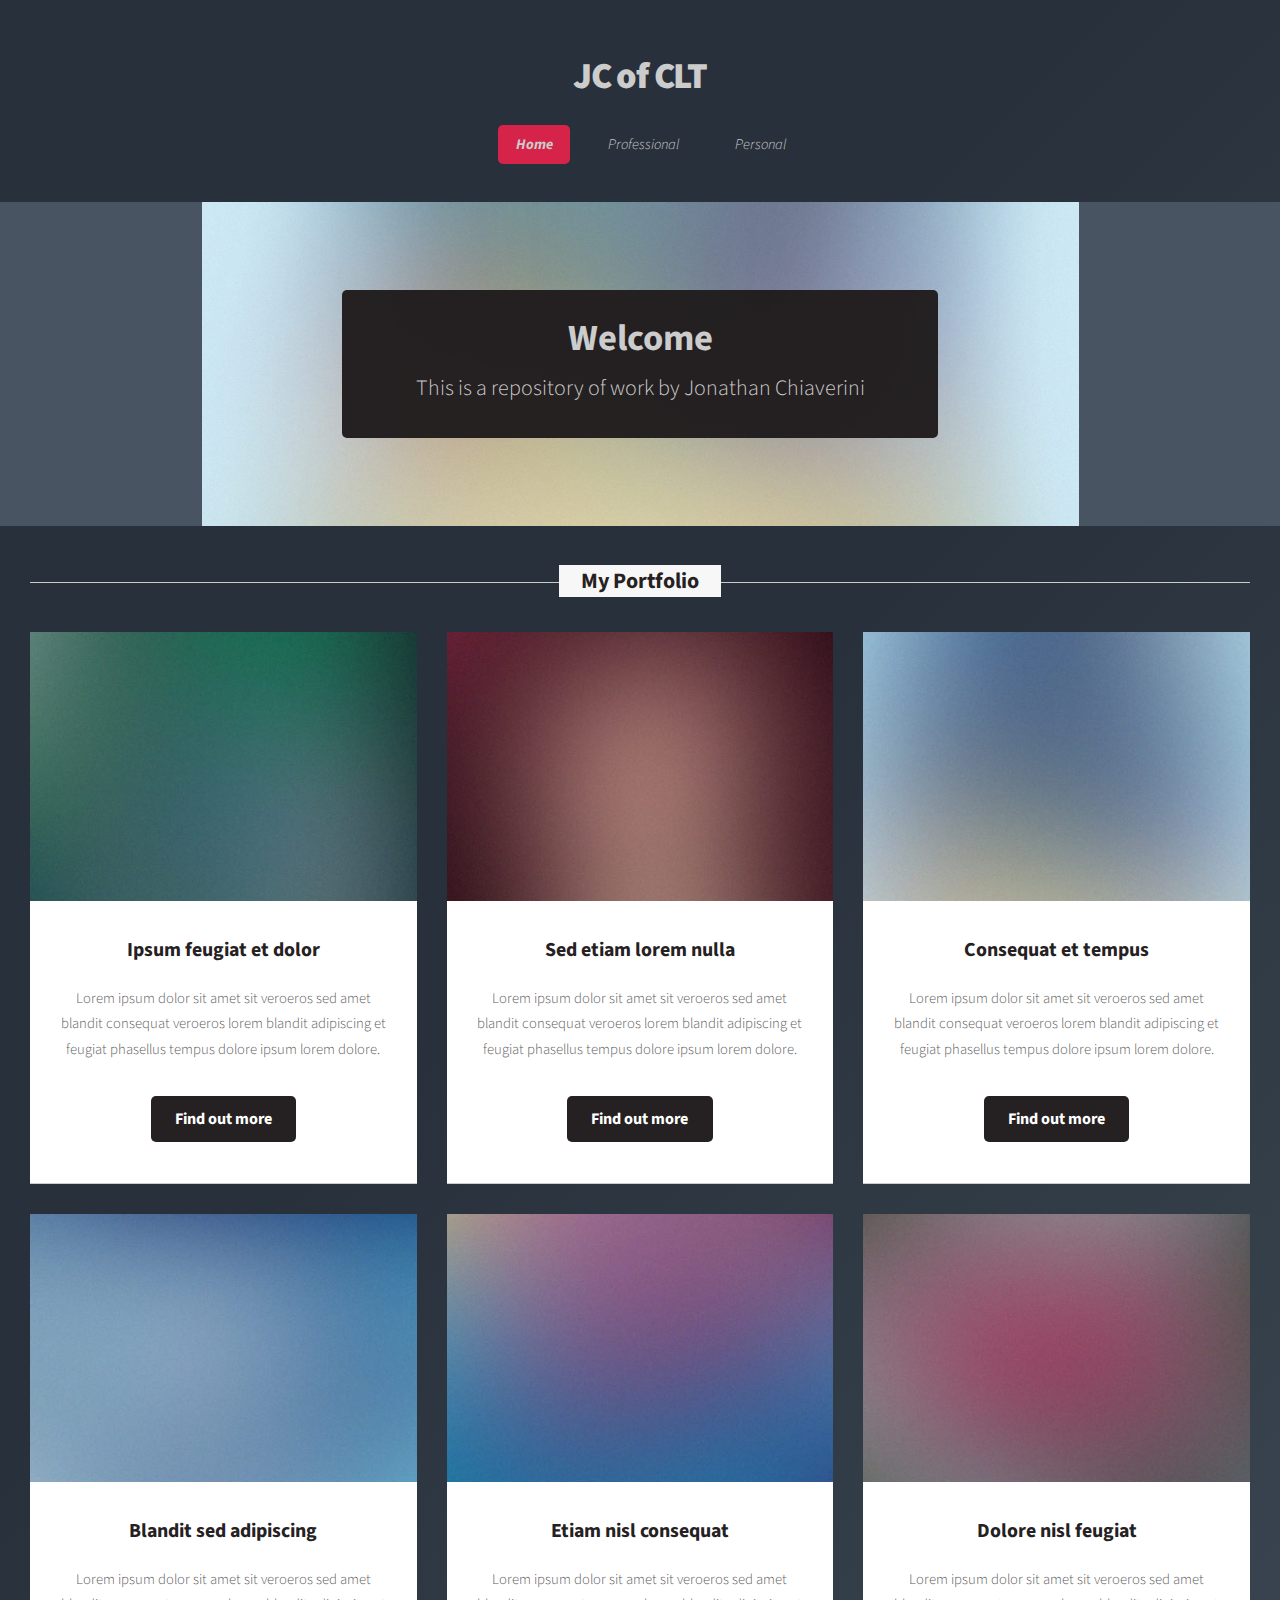
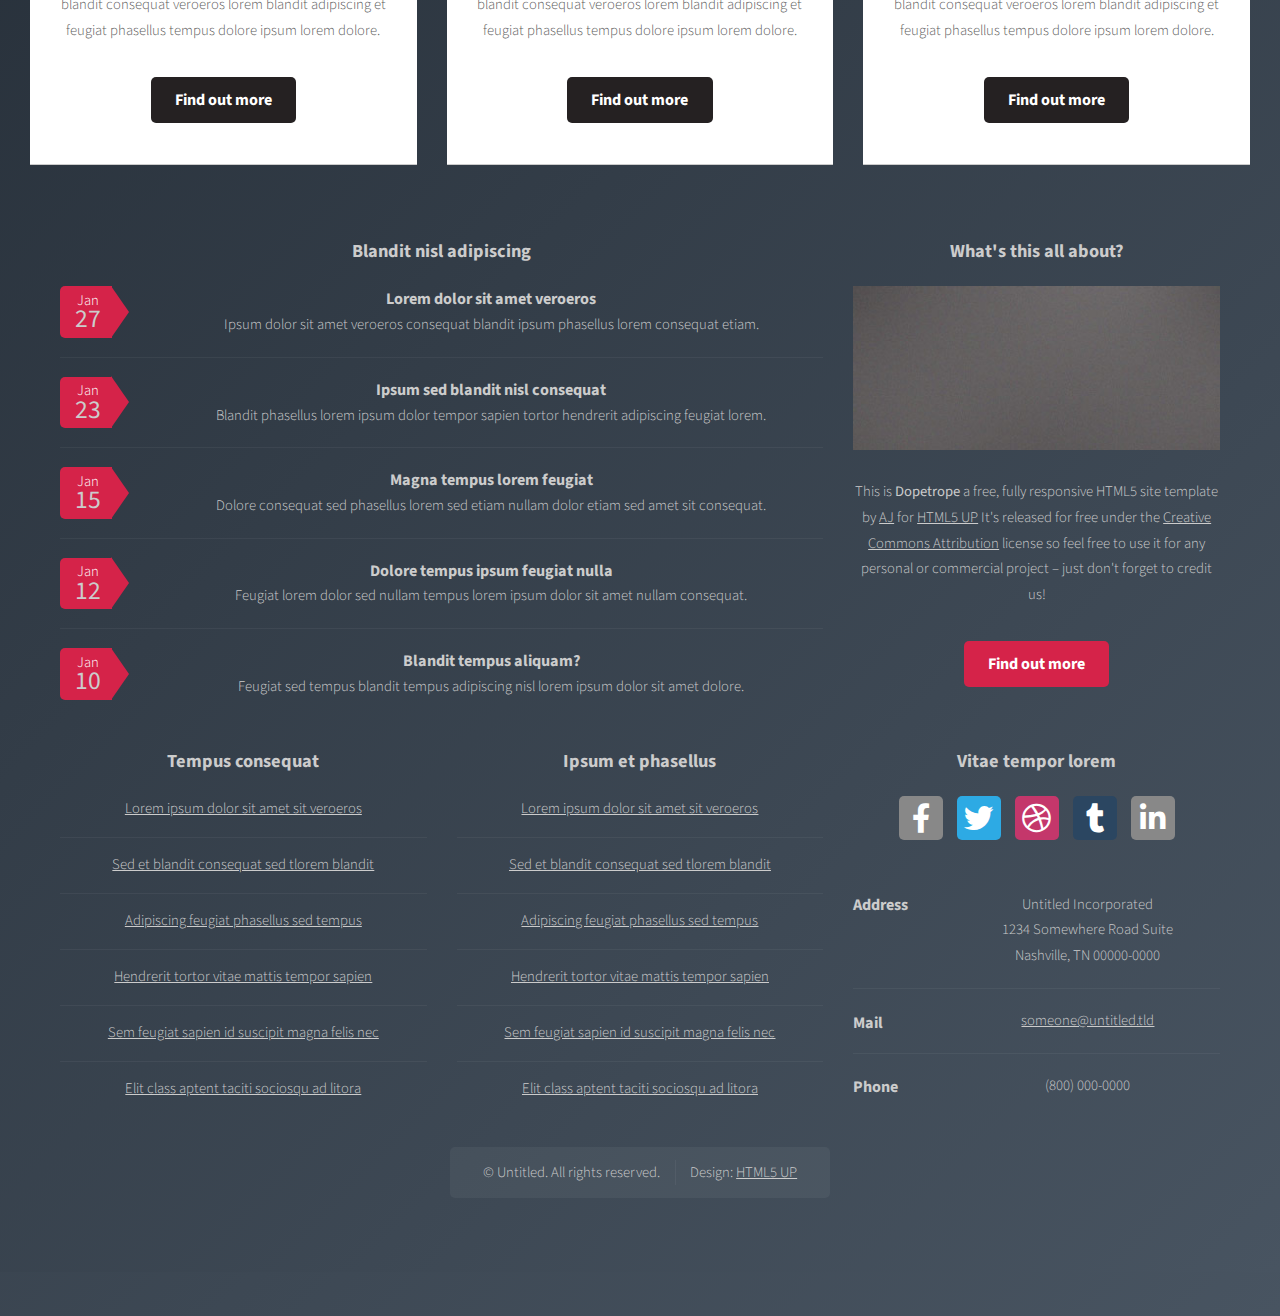
==== commit 96d2b3e0: "Background changed, deprecated uneeded sections, updated links" ====
--- a/index.html
+++ b/index.html
@@ -7,7 +7,7 @@
 <html>
 	<head>
 		<title>Jonathan Chiaverini's Portfolio</title>
-		\*Originally Dopetrope b HTML5 Up*\
+		<!--Originally Dopetrope b HTML5 Up-->
 		<meta charset="utf-8" />
 		<meta name="viewport" content="width=device-width, initial-scale=1, user-scalable=no" />
 		<link rel="stylesheet" href="assets/css/main.css" />
@@ -17,16 +17,16 @@
 
 			<!-- Header -->
 				<section id="header">
-
 					<!-- Logo -->
-						<h1><a href="index.html">Dopetrope</a></h1>
-
+						<h1><a href="index.html">JC of CLT</a></h1>
 					<!-- Nav -->
 						<nav id="nav">
 							<ul>
 								<li class="current"><a href="index.html">Home</a></li>
-								<li>
-									<a href="#">Dropdown</a>
+								<li><a href="professional.html">Professional</a></li>
+								<li><a href="personal.html">Personal</a></li>
+									<!--Commented out a sample drop down menu, and two links to alternate pages. Kept "no Sidebar template for Personal and Professional"
+										<a href="#">Dropdown</a>
 									<ul>
 										<li><a href="#">Lorem ipsum dolor</a></li>
 										<li><a href="#">Magna phasellus</a></li>
@@ -43,22 +43,21 @@
 										</li>
 										<li><a href="#">Veroeros feugiat</a></li>
 									</ul>
-								</li>
-								<li><a href="left-sidebar.html">Left Sidebar</a></li>
-								<li><a href="right-sidebar.html">Right Sidebar</a></li>
-								<li><a href="no-sidebar.html">No Sidebar</a></li>
+								</li>-->
+								<!--<li><a href="left-sidebar.html">Left Sidebar</a></li>
+								<li><a href="right-sidebar.html">Right Sidebar</a></li>-->
 							</ul>
 						</nav>
 
 					<!-- Banner -->
 						<section id="banner">
 							<header>
-								<h2>Howdy. This is Dopetrope.</h2>
-								<p>A responsive template by HTML5 UP</p>
+								<h2>Welcome</h2>
+								<p>This is a repository of work by Jonathan Chiaverini</p>
 							</header>
 						</section>
 
-					<!-- Intro -->
+					<!-- Intro
 						<section id="intro" class="container">
 							<div class="row">
 								<div class="col-4 col-12-medium">
@@ -97,7 +96,7 @@
 							</footer>
 						</section>
 
-				</section>
+				</section> -->
 
 			<!-- Main -->
 				<section id="main">
@@ -201,7 +200,7 @@
 							</div>
 							<div class="col-12">
 
-								<!-- Blog -->
+								<!-- Blog 
 									<section>
 										<header class="major">
 											<h2>The Blog</h2>
@@ -245,7 +244,7 @@
 							</div>
 						</div>
 					</div>
-				</section>
+				</section> -->
 
 			<!-- Footer -->
 				<section id="footer">
--- a/assets/css/main.css
+++ b/assets/css/main.css
@@ -31,6 +31,8 @@
 
 body {
 	line-height: 1;
+	background-color: #485461;
+	background-image: linear-gradient(315deg, #485461 0%, #28313b 74%);
 }
 
 ol, ul {
@@ -83,8 +85,8 @@
 	}
 
 	body {
-		background: #252122;
-		background-image: url("images/bg02.png");
+		background-color: #485461;
+		background-image: linear-gradient(315deg, #485461 0%, #28313b 74%);
 	}
 
 		body.is-preload *, body.is-preload *:before, body.is-preload *:after {
@@ -2066,14 +2068,14 @@
 
 	#header {
 		position: relative;
-		background: #ffffff;
-		border-bottom: solid 1px #ccc;
+		background-color: #485461;
+		background-image: linear-gradient(315deg, #485461 0%, #28313b 74%);
 		padding: 5em 0 4em 0;
 		text-align: center;
 	}
 
 		#header h1 {
-			color: #252122;
+			color: #cccccc;
 			font-weight: 900;
 			font-size: 2.5em;
 			letter-spacing: -0.035em;
@@ -2102,7 +2104,7 @@
 
 				#nav > ul > li > a {
 					border-radius: 5px;
-					color: #5d5d5d;
+					color: #cccccc;
 					text-decoration: none;
 					padding: 0.6em 1.2em 0.6em 1.2em;
 					-moz-transition: background-color .25s ease-in-out;
@@ -2118,7 +2120,7 @@
 
 				#nav > ul > li.current > a {
 					background: #d52349;
-					color: #fff !important;
+					color: #cccccc !important;
 					font-weight: 700;
 				}
 
@@ -2137,7 +2139,7 @@
 	}
 
 		.dropotron a, .dropotron span {
-			color: #aaa;
+			color: #cccccc;
 			text-decoration: none;
 			-moz-transition: color .25s ease-in-out;
 			-webkit-transition: color .25s ease-in-out;
@@ -2150,7 +2152,7 @@
 		}
 
 			.dropotron li:hover > a, .dropotron li:hover > span {
-				color: #fff;
+				color: #cccccc;
 			}
 
 		.dropotron.level-0 {
@@ -2174,6 +2176,7 @@
 
 	#banner {
 		background: #CCE8F4 url("../../images/pic01.jpg");
+		background-color: #485461;
 		background-position: center center;
 		background-size: auto 100%;
 		background-repeat: no-repeat;
@@ -2191,14 +2194,14 @@
 		}
 
 			#banner header h2 {
-				color: #fff;
+				color: #cccccc;
 				font-weight: 700;
 				font-size: 2.5em;
 				margin: 0 0 0.65em 0;
 			}
 
 			#banner header p {
-				color: #d52349;
+				color: #cccccc;
 				padding: 0;
 				font-style: normal;
 				margin: 0;
@@ -2210,6 +2213,7 @@
 	#intro {
 		text-align: center;
 		overflow: hidden;
+
 	}
 
 		#intro section {
@@ -2266,7 +2270,9 @@
 
 	#main {
 		position: relative;
-		background: #f7f7f7 url("images/bg02.png");
+		background-color: #485461;
+		background-image: linear-gradient(315deg, #485461 0%, #28313b 74%);
+
 		padding: 4em 0 4em 0;
 	}
 
@@ -2290,7 +2296,7 @@
 
 	#footer {
 		position: relative;
-		color: #858484;
+		color: #cccccc;
 		padding: 4em 0;
 	}
 
@@ -2307,11 +2313,11 @@
 		}
 
 		#footer a {
-			color: #c5c4c4;
+			color: #cccccc;
 		}
 
 		#footer h2, #footer h3, #footer h4, #footer h5, #footer h6, #footer strong, #footer b {
-			color: #fff;
+			color: #cccccc;
 		}
 
 			#footer h2 a, #footer h3 a, #footer h4 a, #footer h5 a, #footer h6 a, #footer strong a, #footer b a {
@@ -2599,7 +2605,7 @@
 						height: 40px;
 						line-height: 40px;
 						font-size: 18px;
-						color: #fff;
+						color: #cccccc;
 						text-align: center;
 						background: rgba(150, 150, 150, 0.75);
 						border-radius: 5px;
@@ -2630,14 +2636,14 @@
 				top: 0;
 				width: 275px;
 				z-index: 10002;
-				color: #858484;
+				color: #cccccc;
 				background-image: url("images/bg02.png");
 				box-shadow: inset -3px 0px 5px 0px rgba(0, 0, 0, 0.35);
 			}
 
 				#navPanel .link {
 					display: block;
-					color: #888;
+					color: #cccccc;
 					text-decoration: none;
 					height: 44px;
 					line-height: 44px;
@@ -2676,7 +2682,7 @@
 				}
 
 				#navPanel .depth-0 {
-					color: #fff;
+					color: #cccccc;
 				}
 
 			body.navPanel-visible #page-wrapper {
@@ -2849,7 +2855,7 @@
 			}
 
 				#header h1 {
-					color: #252122;
+					color: #cccccc;
 					font-weight: 900;
 					font-size: 1.75em;
 					letter-spacing: -0.035em;
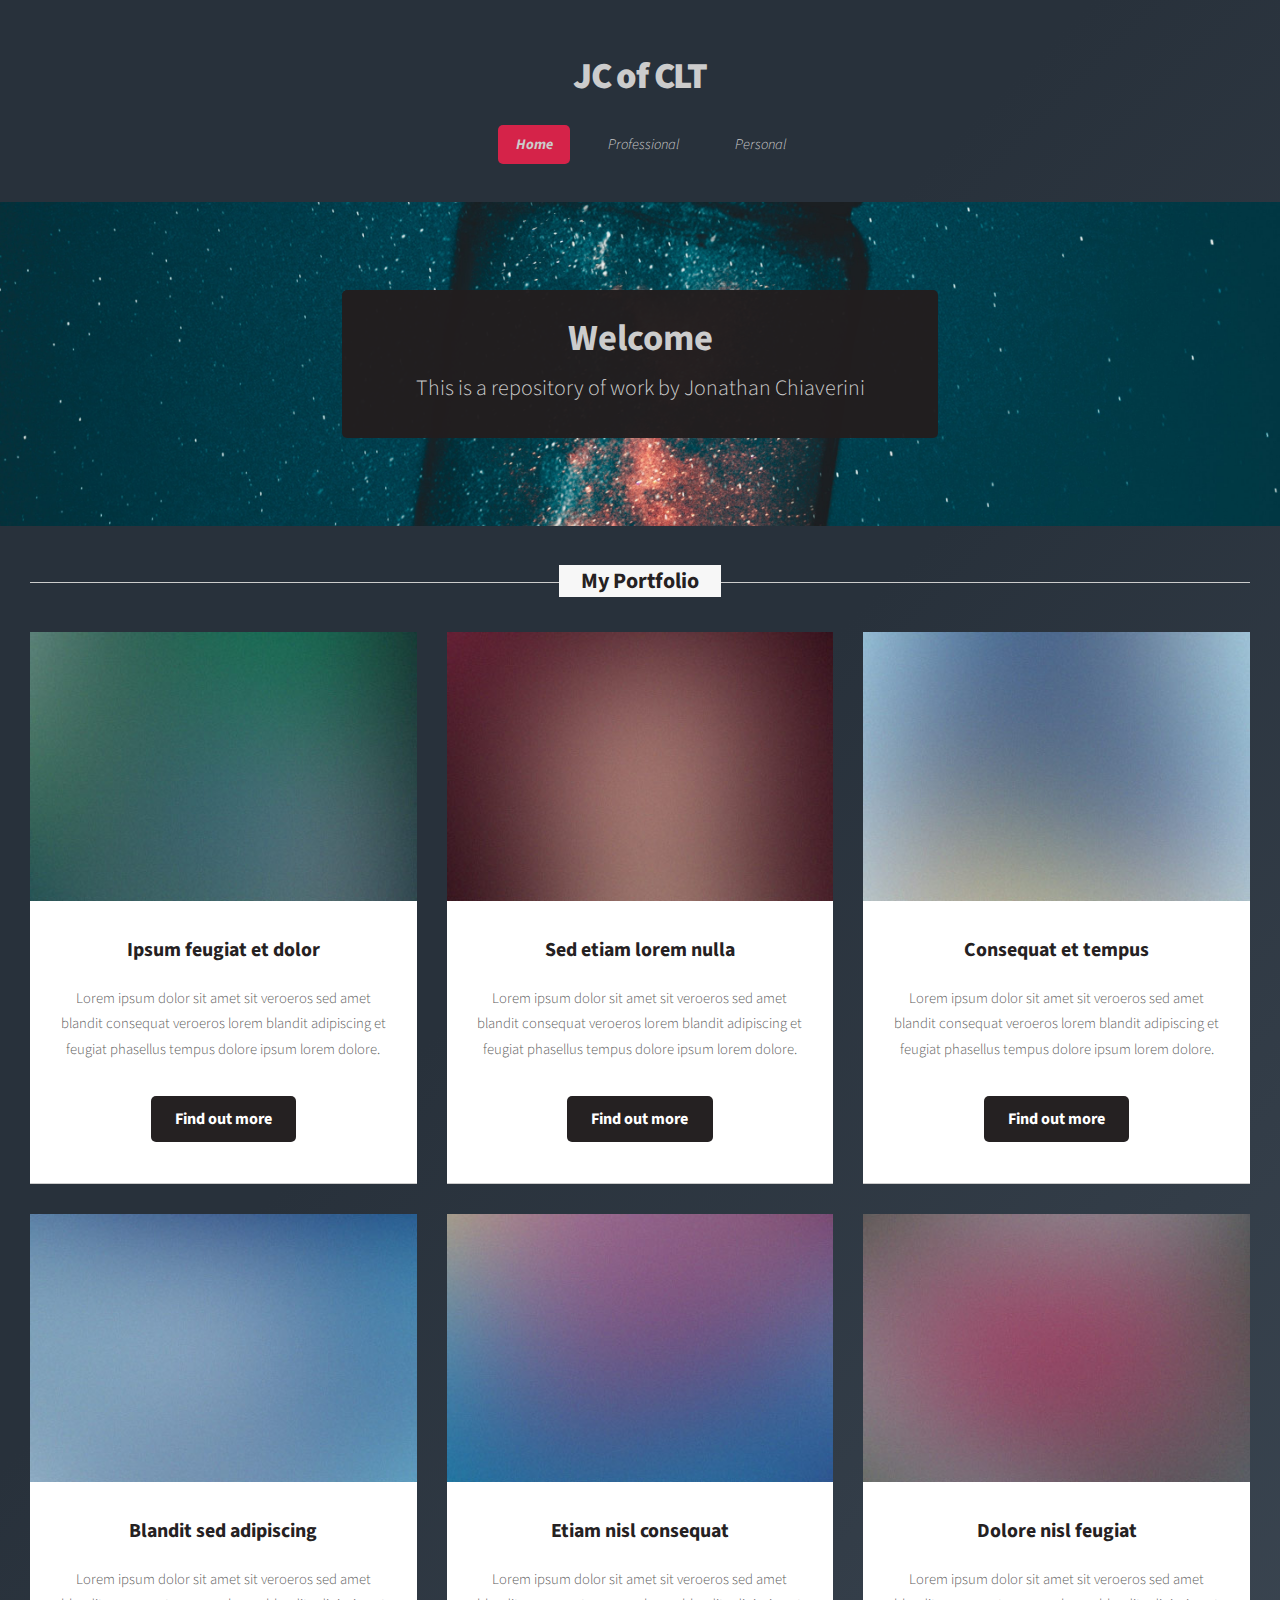
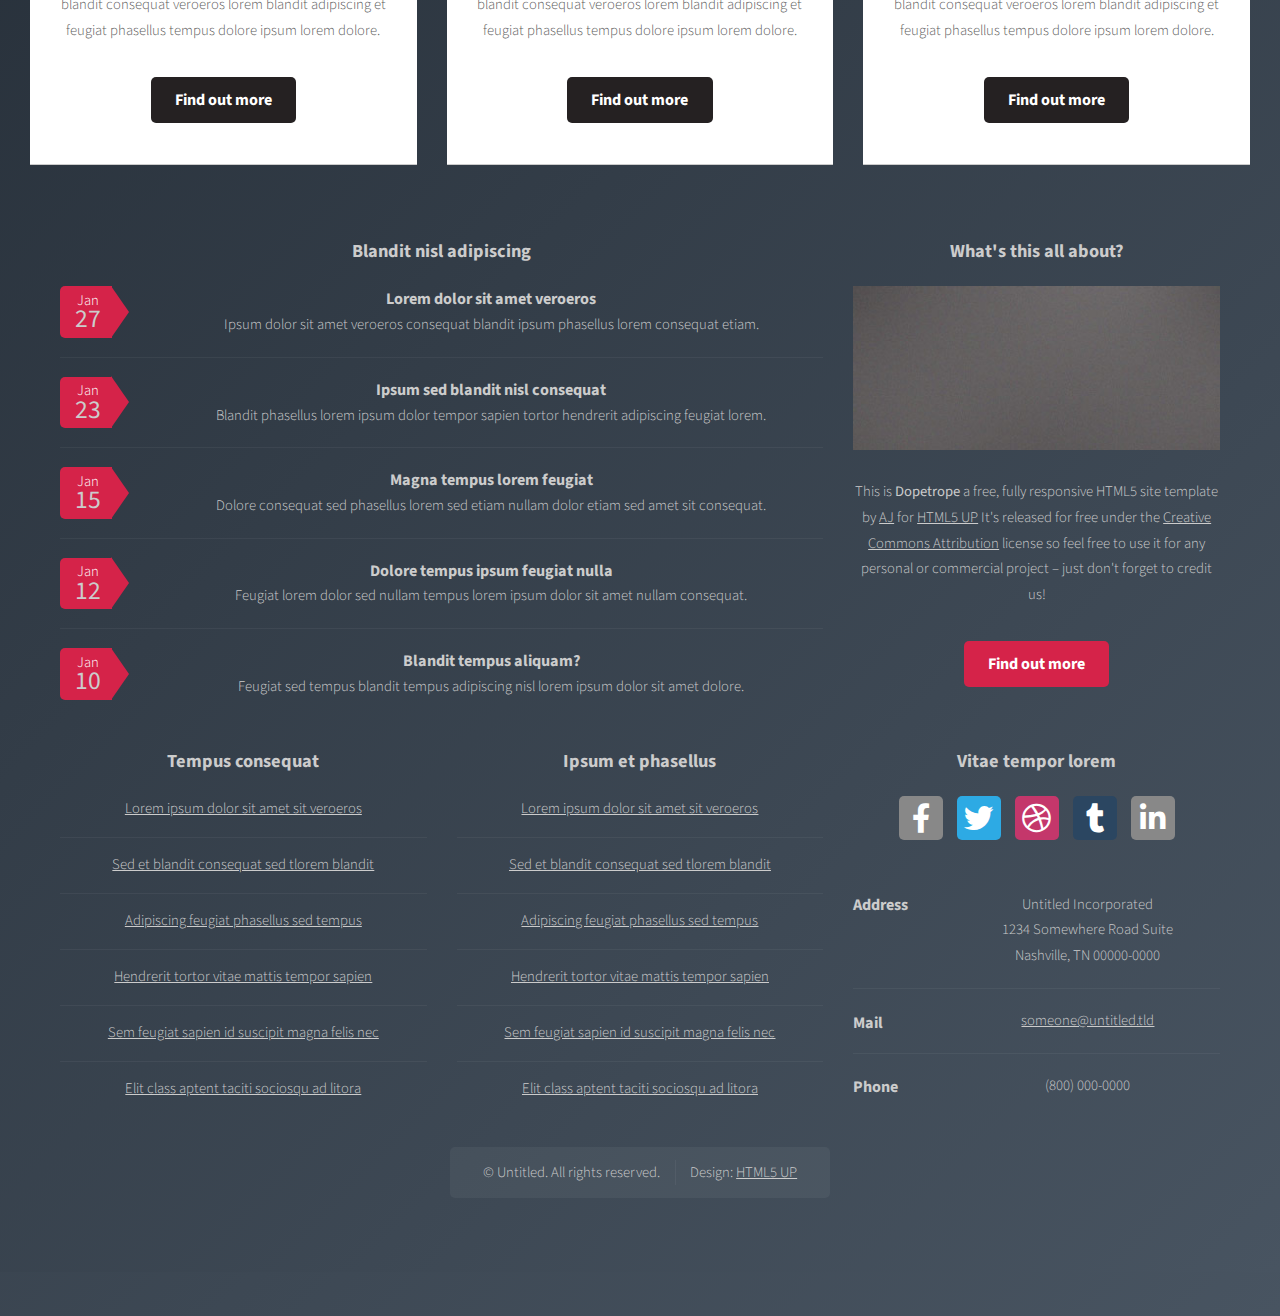
==== commit 5166dd26: "solved background image" ====
--- a/index.html
+++ b/index.html
@@ -54,6 +54,7 @@
 							<header>
 								<h2>Welcome</h2>
 								<p>This is a repository of work by Jonathan Chiaverini</p>
+							
 							</header>
 						</section>
 
--- a/assets/css/main.css
+++ b/assets/css/main.css
@@ -2175,10 +2175,11 @@
 /* Banner */
 
 	#banner {
-		background: #CCE8F4 url("../../images/pic01.jpg");
+		/*background: #CCE8F4 url("../../images/pic01.jpg");*/
 		background-color: #485461;
+		background-image: url("/images/galaxy.jpg");
 		background-position: center center;
-		background-size: auto 100%;
+		background-size: cover;
 		background-repeat: no-repeat;
 		text-align: center;
 		position: relative;
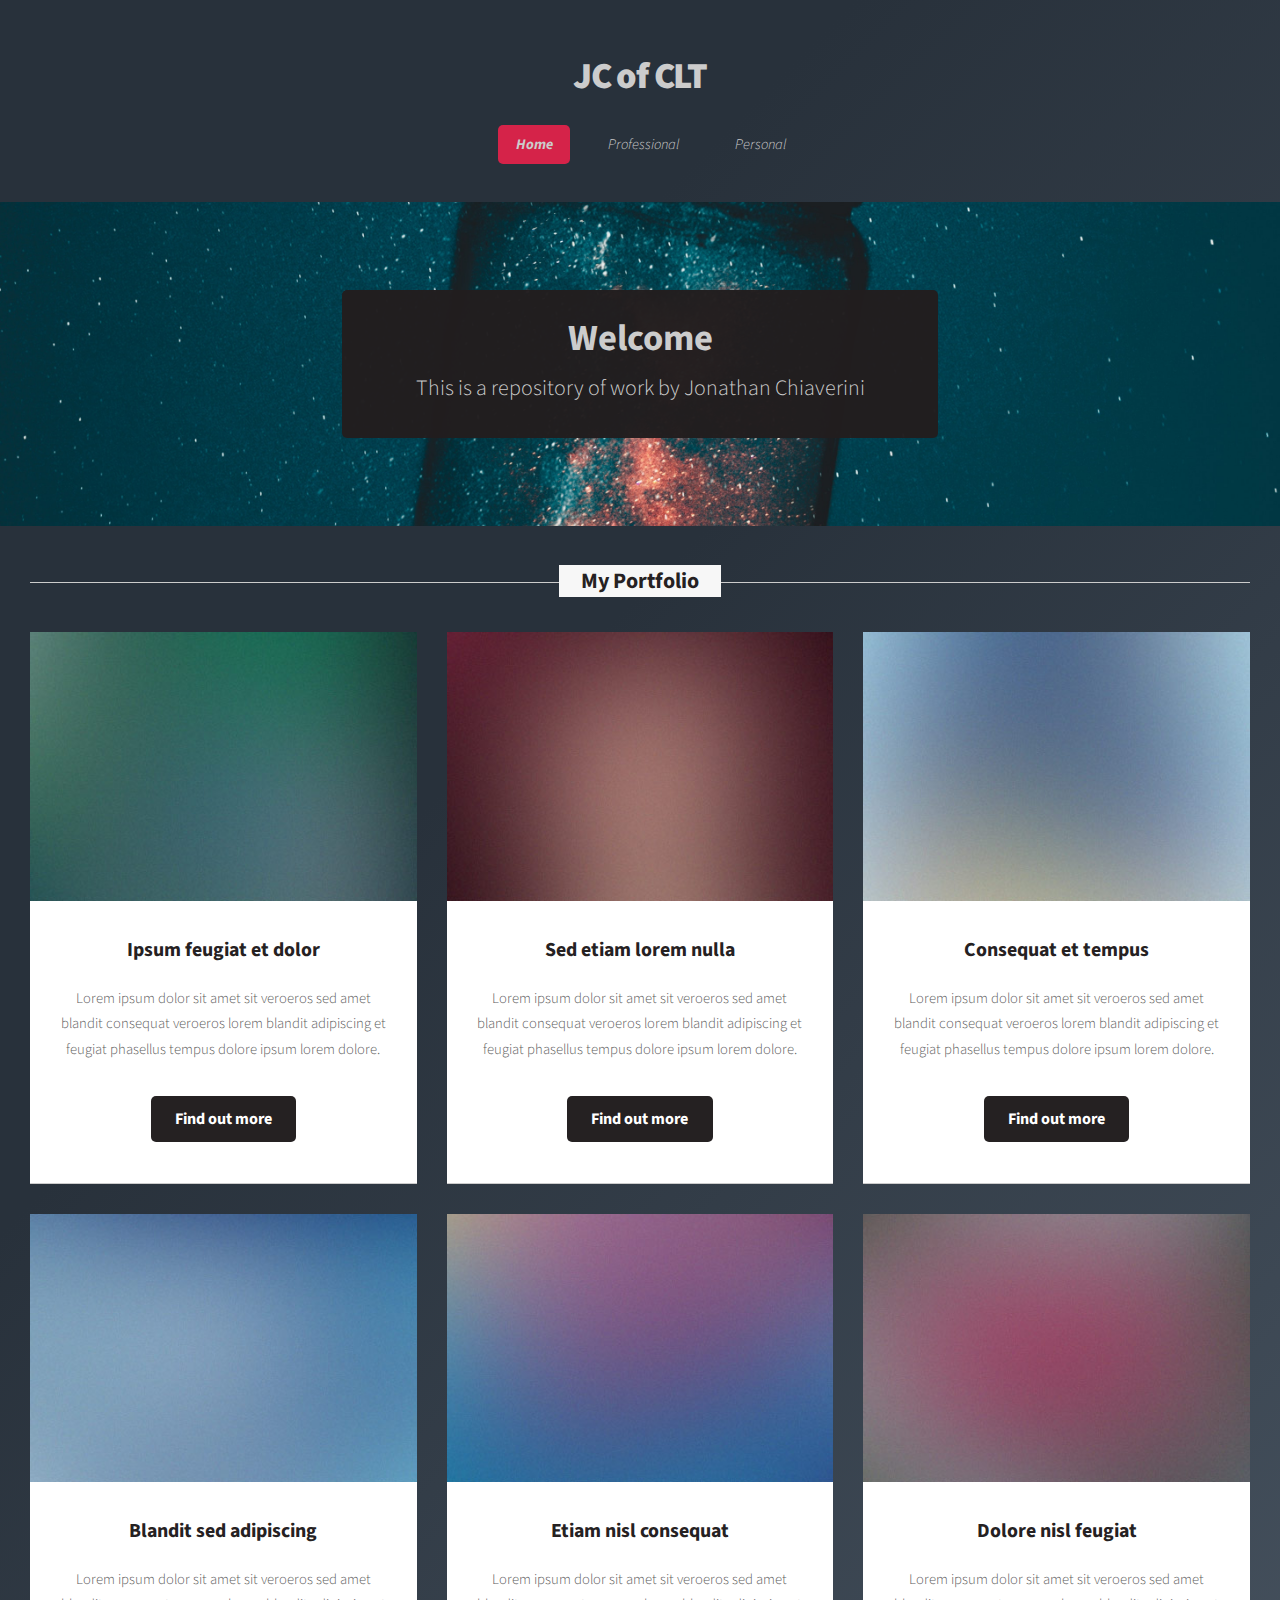
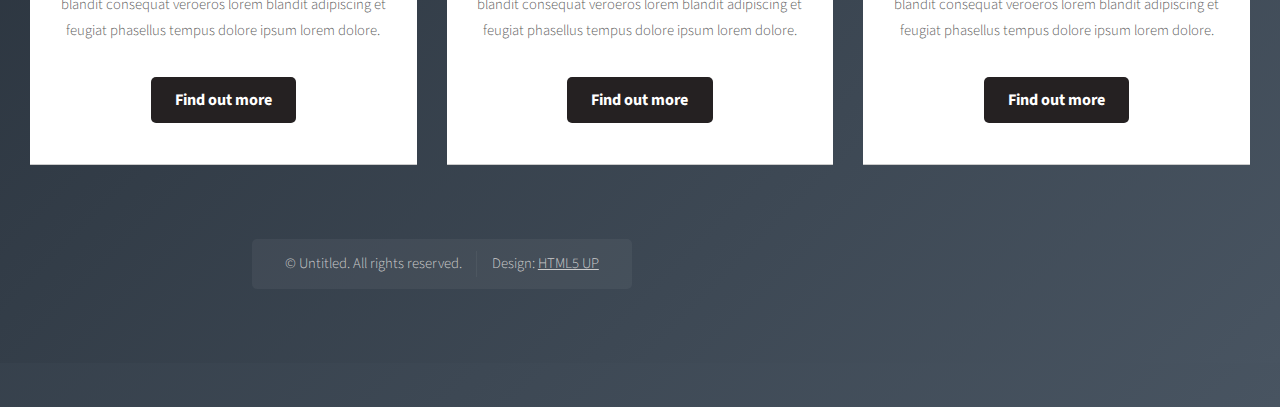
==== commit b4b7f761: "removed more unneeded template components" ====
--- a/index.html
+++ b/index.html
@@ -253,7 +253,7 @@
 						<div class="row">
 							<div class="col-8 col-12-medium">
 								<section>
-									<header>
+									<!--<header>
 										<h2>Blandit nisl adipiscing</h2>
 									</header>
 									<ul class="dates">
@@ -364,9 +364,9 @@
 										</li>
 									</ul>
 								</section>
-							</div>
+							</div>-->
 							<div class="col-12">
-
+							
 								<!-- Copyright -->
 									<div id="copyright">
 										<ul class="links">
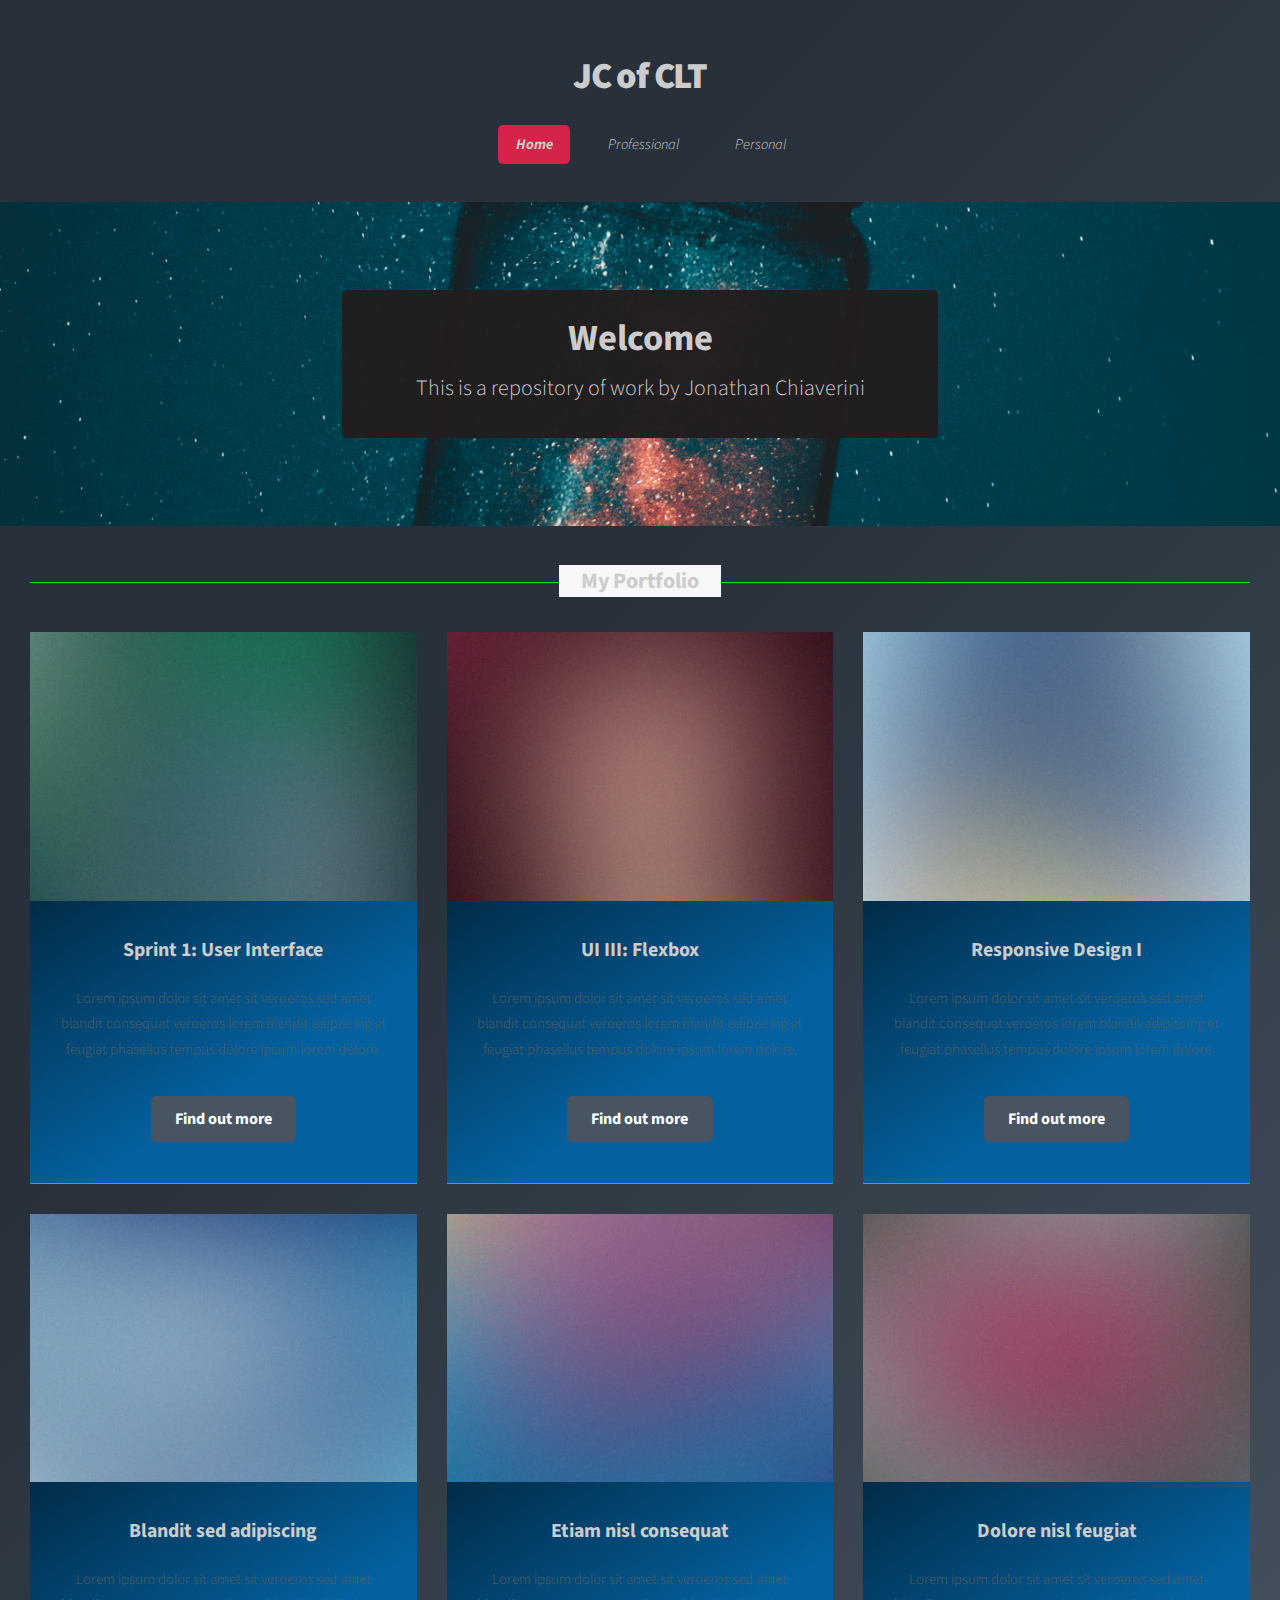
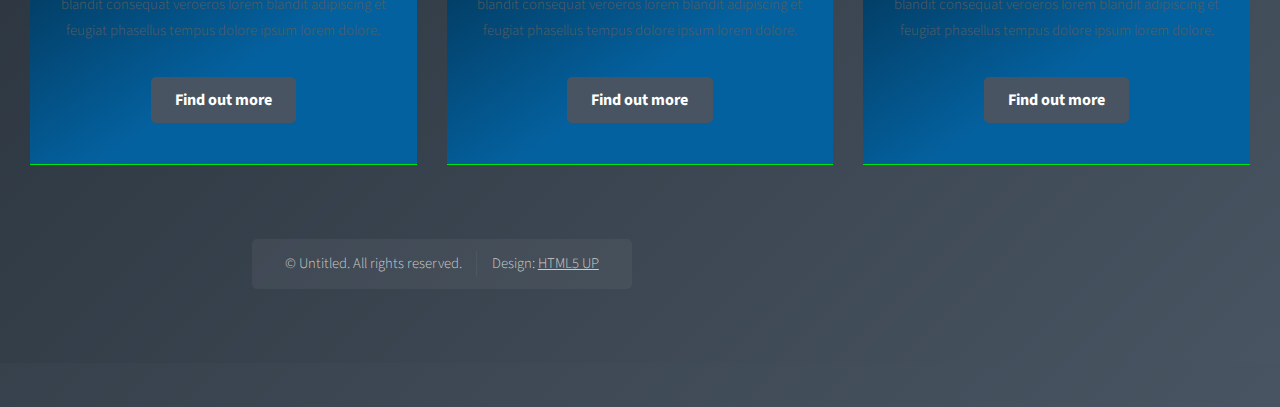
==== commit 4dace6a4: "updated box styling and began relabeling" ====
--- a/index.html
+++ b/index.html
@@ -115,7 +115,7 @@
 												<section class="box">
 													<a href="#" class="image featured"><img src="images/pic02.jpg" alt="" /></a>
 													<header>
-														<h3>Ipsum feugiat et dolor</h3>
+														<h3>Sprint 1: User Interface</h3>
 													</header>
 													<p>Lorem ipsum dolor sit amet sit veroeros sed amet blandit consequat veroeros lorem blandit adipiscing et feugiat phasellus tempus dolore ipsum lorem dolore.</p>
 													<footer>
@@ -129,7 +129,7 @@
 												<section class="box">
 													<a href="#" class="image featured"><img src="images/pic03.jpg" alt="" /></a>
 													<header>
-														<h3>Sed etiam lorem nulla</h3>
+														<h3>UI III: Flexbox</h3>
 													</header>
 													<p>Lorem ipsum dolor sit amet sit veroeros sed amet blandit consequat veroeros lorem blandit adipiscing et feugiat phasellus tempus dolore ipsum lorem dolore.</p>
 													<footer>
@@ -143,7 +143,7 @@
 												<section class="box">
 													<a href="#" class="image featured"><img src="images/pic04.jpg" alt="" /></a>
 													<header>
-														<h3>Consequat et tempus</h3>
+														<h3>Responsive Design I</h3>
 													</header>
 													<p>Lorem ipsum dolor sit amet sit veroeros sed amet blandit consequat veroeros lorem blandit adipiscing et feugiat phasellus tempus dolore ipsum lorem dolore.</p>
 													<footer>
--- a/assets/css/main.css
+++ b/assets/css/main.css
@@ -130,13 +130,13 @@
 	}
 
 	blockquote {
-		border-left: solid 0.75em #dddddd;
+		border-left: solid 0.75em 00e30f;
 		padding: 1em 0 1em 1.5em;
 		font-style: italic;
 	}
 
 	h1, h2, h3, h4, h5, h6 {
-		color: #252122;
+		color: #cccccc;
 		font-weight: 700;
 	}
 
@@ -168,7 +168,7 @@
 
 	hr {
 		border: 0;
-		border-top: solid 1px #dddddd;
+		border-top: solid 1px 00e30f;
 		height: 1px;
 		margin: 2em 0 2em 0;
 	}
@@ -1460,7 +1460,7 @@
 		padding: 0.75em 1em;
 		font-size: 1em;
 		border-radius: 5px;
-		border: solid 1px #dddddd;
+		border: solid 1px 00e30f;
 		background: #fff;
 		width: 100%;
 	}
@@ -1523,7 +1523,7 @@
 		}
 
 		table thead {
-			border-bottom: solid 2px #dddddd;
+			border-bottom: solid 2px 00e30f;
 		}
 
 /* Section/Article */
@@ -1550,13 +1550,14 @@
 		header.major {
 			position: relative;
 			text-align: center;
-			border-top: solid 1px #ccc;
+			border-top: solid 1px #00e30f;
 			top: 1em;
 			margin: 0 0 3em 0;
 		}
 
 			header.major h2 {
-				background: #fff;
+				background-color: #485461;
+				background-image: linear-gradient(315deg, #485461 0%, #28313b 74%);
 				position: relative;
 				top: -0.65em;
 				display: inline;
@@ -1571,8 +1572,9 @@
 /* Box */
 
 	.box {
-		background: #ffffff;
-		border-bottom: solid 1px #ccc;
+		background-color: #000000;
+		background-image: linear-gradient(147deg, #000000 0%, #04619f 74%);	
+		border-bottom: solid 1px #00e30f;
 		padding: 2.75em 1.75em 2.75em 1.75em;
 	}
 
@@ -1650,7 +1652,7 @@
 		input[type="reset"].alt,
 		button.alt,
 		.button.alt {
-			background: #252122;
+			background: #485461;
 		}
 
 			input[type="button"].alt:hover,
@@ -1881,7 +1883,7 @@
 	}
 
 		ul.divided li {
-			border-top: solid 1px #ddd;
+			border-top: solid 1px 00e30f;
 			padding: 1em 0 1em 0;
 		}
 
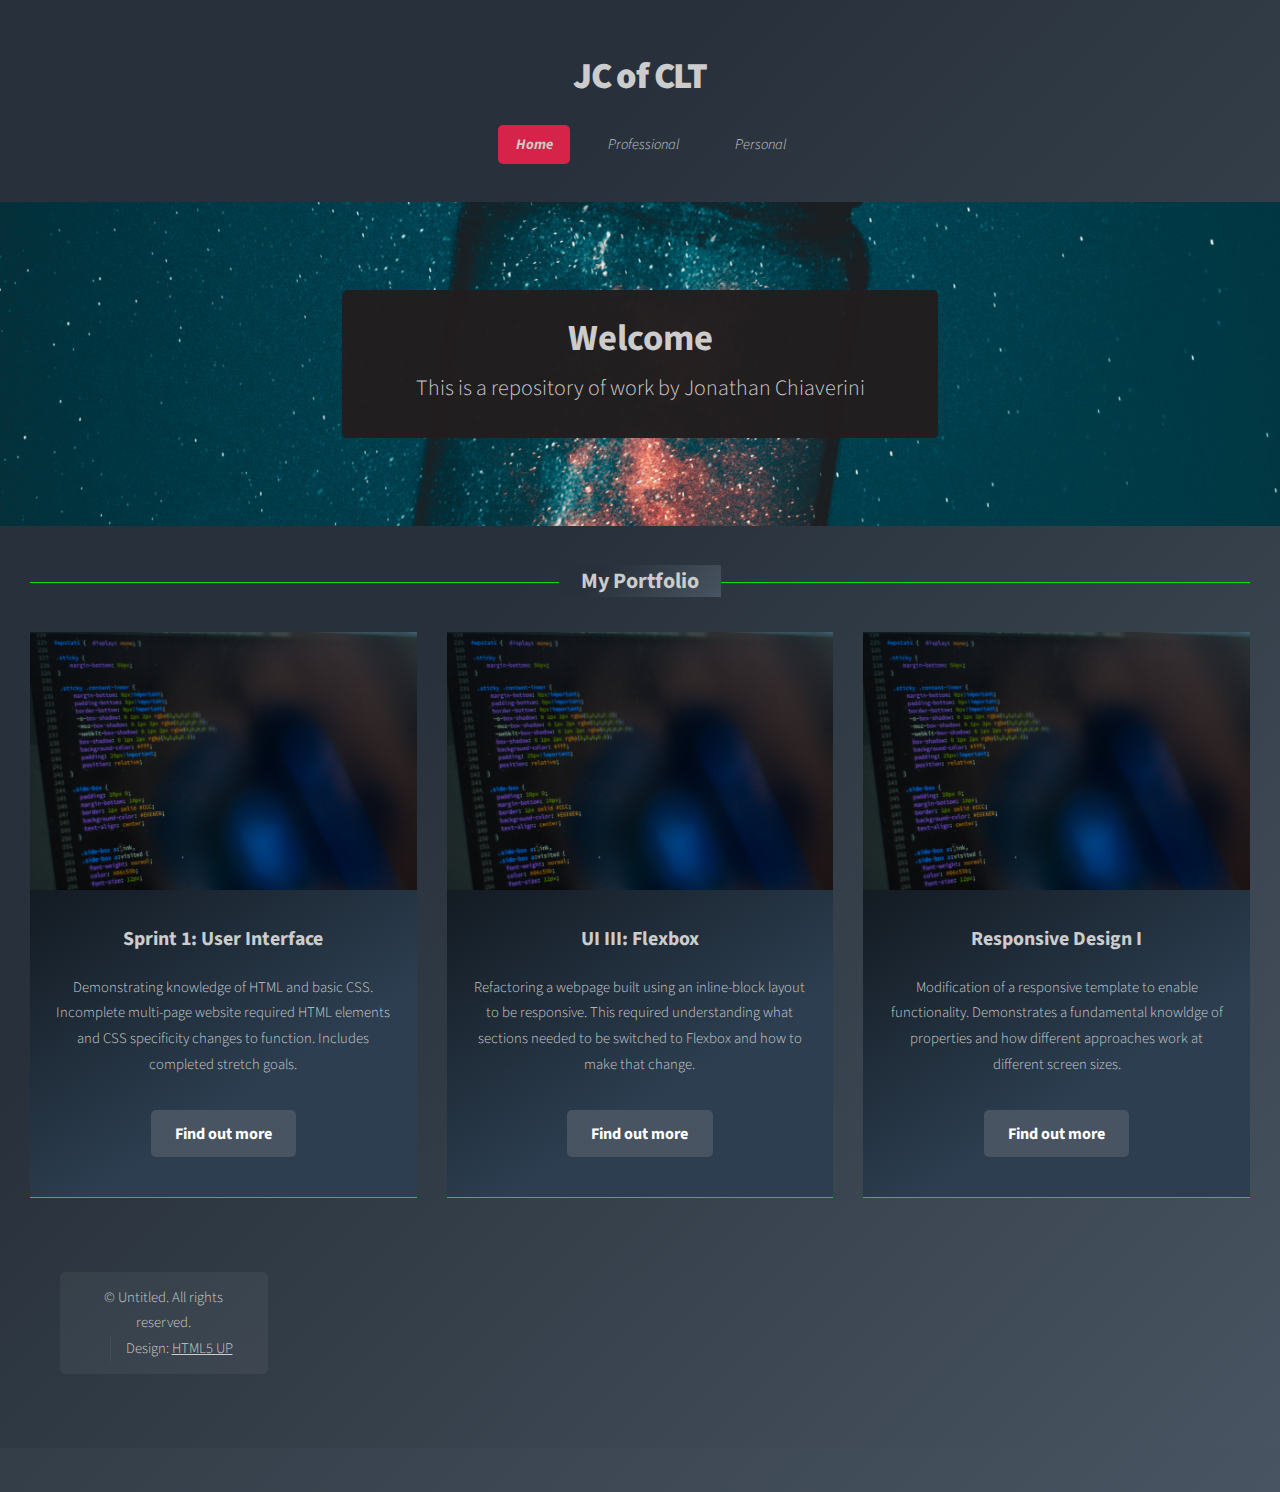
==== commit 7da5f3db: "Desc added, links added, additional CSS refinement" ====
--- a/index.html
+++ b/index.html
@@ -113,10 +113,52 @@
 										<div class="row">
 											<div class="col-4 col-6-medium col-12-small">
 												<section class="box">
-													<a href="#" class="image featured"><img src="images/pic02.jpg" alt="" /></a>
+													<a href="https://github.com/JC8747/Sprint-Challenge--User-Interface" class="image featured"><img src="images/codesnippet1.jpeg" alt="" /></a>
 													<header>
 														<h3>Sprint 1: User Interface</h3>
 													</header>
+													<p>Demonstrating knowledge of HTML and basic CSS. Incomplete multi-page website required HTML elements and CSS specificity changes to function. Includes completed stretch goals.</p>
+													<footer>
+														<ul class="actions">
+															<li><a href="#" class="button alt">Find out more</a></li>
+														</ul>
+													</footer>
+												</section>
+											</div>
+											<div class="col-4 col-6-medium col-12-small">
+												<section class="box">
+													<a href="https://github.com/JC8747/UI-III-Flexbox" class="image featured"><img src="images/codesnippet1.jpeg" alt="" /></a>
+													<header>
+														<h3>UI III: Flexbox</h3>
+													</header>
+													<p>Refactoring a webpage built using an inline-block layout to be responsive. This required understanding what sections needed to be switched to Flexbox and how to make that change.</p>
+													<footer>
+														<ul class="actions">
+															<li><a href="#" class="button alt">Find out more</a></li>
+														</ul>
+													</footer>
+												</section>
+											</div>
+											<div class="col-4 col-6-medium col-12-small">
+												<section class="box">
+													<a href="#" class="image featured"><img src="images/codesnippet1.jpeg" alt="" /></a>
+													<header>
+														<h3>Responsive Design I</h3>
+													</header>
+													<p>Modification of a responsive template to enable functionality. Demonstrates a fundamental knowldge of properties and how different approaches work at different screen sizes.</p>
+													<footer>
+														<ul class="actions">
+															<li><a href="#" class="button alt">Find out more</a></li>
+														</ul>
+													</footer>
+												</section>
+											</div>
+											<div class="col-4 col-6-medium col-12-small">
+											<!--	<section class="box">
+													<a href="#" class="image featured"><img src="images/pic05.jpg" alt="" /></a>
+													<header>
+														<h3>Blandit sed adipiscing</h3>
+													</header>
 													<p>Lorem ipsum dolor sit amet sit veroeros sed amet blandit consequat veroeros lorem blandit adipiscing et feugiat phasellus tempus dolore ipsum lorem dolore.</p>
 													<footer>
 														<ul class="actions">
@@ -127,9 +169,9 @@
 											</div>
 											<div class="col-4 col-6-medium col-12-small">
 												<section class="box">
-													<a href="#" class="image featured"><img src="images/pic03.jpg" alt="" /></a>
-													<header>
-														<h3>UI III: Flexbox</h3>
+													<a href="#" class="image featured"><img src="images/pic06.jpg" alt="" /></a>
+													<header>
+														<h3>Etiam nisl consequat</h3>
 													</header>
 													<p>Lorem ipsum dolor sit amet sit veroeros sed amet blandit consequat veroeros lorem blandit adipiscing et feugiat phasellus tempus dolore ipsum lorem dolore.</p>
 													<footer>
@@ -141,9 +183,9 @@
 											</div>
 											<div class="col-4 col-6-medium col-12-small">
 												<section class="box">
-													<a href="#" class="image featured"><img src="images/pic04.jpg" alt="" /></a>
-													<header>
-														<h3>Responsive Design I</h3>
+													<a href="#" class="image featured"><img src="images/pic07.jpg" alt="" /></a>
+													<header>
+														<h3>Dolore nisl feugiat</h3>
 													</header>
 													<p>Lorem ipsum dolor sit amet sit veroeros sed amet blandit consequat veroeros lorem blandit adipiscing et feugiat phasellus tempus dolore ipsum lorem dolore.</p>
 													<footer>
@@ -153,52 +195,10 @@
 													</footer>
 												</section>
 											</div>
-											<div class="col-4 col-6-medium col-12-small">
-												<section class="box">
-													<a href="#" class="image featured"><img src="images/pic05.jpg" alt="" /></a>
-													<header>
-														<h3>Blandit sed adipiscing</h3>
-													</header>
-													<p>Lorem ipsum dolor sit amet sit veroeros sed amet blandit consequat veroeros lorem blandit adipiscing et feugiat phasellus tempus dolore ipsum lorem dolore.</p>
-													<footer>
-														<ul class="actions">
-															<li><a href="#" class="button alt">Find out more</a></li>
-														</ul>
-													</footer>
-												</section>
-											</div>
-											<div class="col-4 col-6-medium col-12-small">
-												<section class="box">
-													<a href="#" class="image featured"><img src="images/pic06.jpg" alt="" /></a>
-													<header>
-														<h3>Etiam nisl consequat</h3>
-													</header>
-													<p>Lorem ipsum dolor sit amet sit veroeros sed amet blandit consequat veroeros lorem blandit adipiscing et feugiat phasellus tempus dolore ipsum lorem dolore.</p>
-													<footer>
-														<ul class="actions">
-															<li><a href="#" class="button alt">Find out more</a></li>
-														</ul>
-													</footer>
-												</section>
-											</div>
-											<div class="col-4 col-6-medium col-12-small">
-												<section class="box">
-													<a href="#" class="image featured"><img src="images/pic07.jpg" alt="" /></a>
-													<header>
-														<h3>Dolore nisl feugiat</h3>
-													</header>
-													<p>Lorem ipsum dolor sit amet sit veroeros sed amet blandit consequat veroeros lorem blandit adipiscing et feugiat phasellus tempus dolore ipsum lorem dolore.</p>
-													<footer>
-														<ul class="actions">
-															<li><a href="#" class="button alt">Find out more</a></li>
-														</ul>
-													</footer>
-												</section>
-											</div>
 										</div>
 									</section>
 
-							</div>
+							</div>-->
 							<div class="col-12">
 
 								<!-- Blog 
--- a/assets/css/main.css
+++ b/assets/css/main.css
@@ -103,8 +103,8 @@
 	body, input, textarea, select {
 		font-family: 'Source Sans Pro';
 		font-weight: 300;
-		color: #5d5d5d;
-		font-size: 14pt;
+		color: #cccccc;
+		font-size: 16pt;
 		line-height: 1.75em;
 	}
 
@@ -1573,7 +1573,7 @@
 
 	.box {
 		background-color: #000000;
-		background-image: linear-gradient(147deg, #000000 0%, #04619f 74%);	
+		background-image: linear-gradient(147deg, #000000 0%, #2c3e50 74%);	
 		border-bottom: solid 1px #00e30f;
 		padding: 2.75em 1.75em 2.75em 1.75em;
 	}
@@ -2285,15 +2285,15 @@
 			top: 0;
 			left: 0;
 			width: 100%;
-			background: url("images/bg01.png");
+			/*(background: url("images/bg01.png");*/
 			background-size: 100% 100%;
 			z-index: 0;
 			opacity: 0.1;
 		}
 
-		#main .major h2 {
+		/*#main .major h2 {
 			background: #f7f7f7 url("images/bg02.png");
-		}
+		}*/
 
 /* Footer */
 
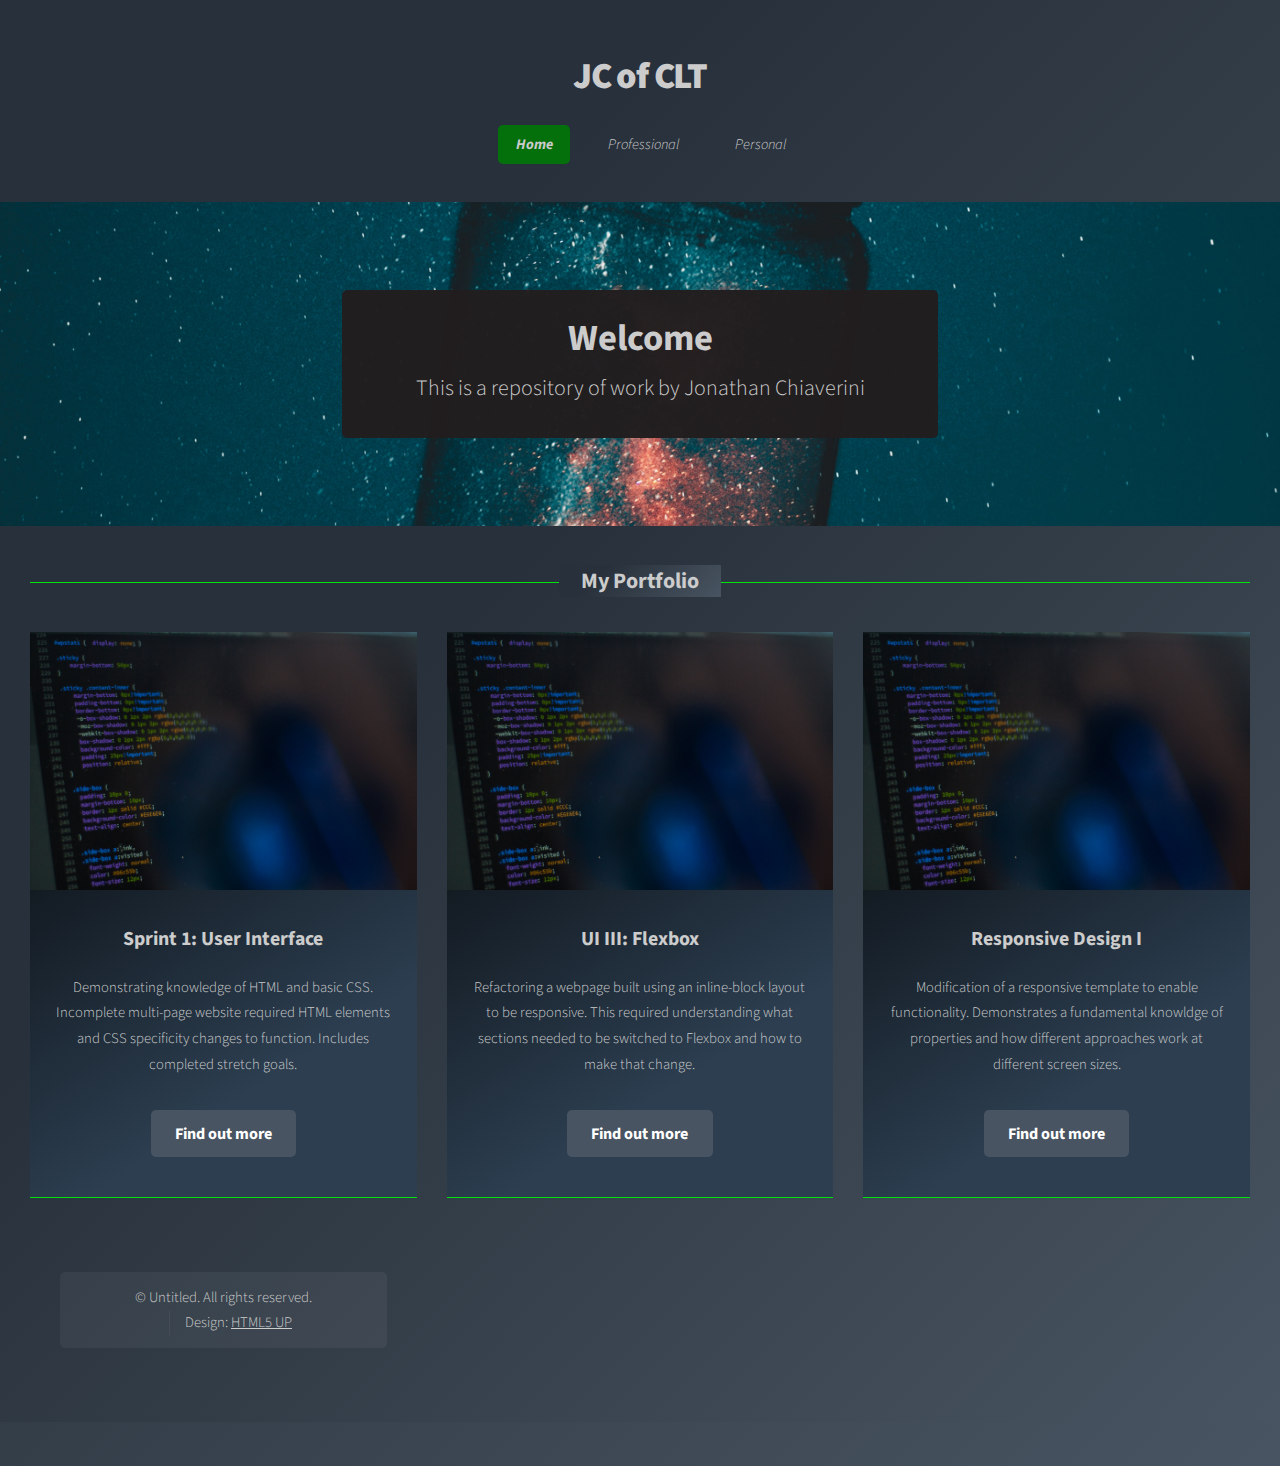
==== commit 539c5304: "fixed nav, added text to secondary pages" ====
--- a/index.html
+++ b/index.html
@@ -249,128 +249,128 @@
 
 			<!-- Footer -->
 				<section id="footer">
-					<div class="container">
-						<div class="row">
-							<div class="col-8 col-12-medium">
-								<section>
-									<!--<header>
-										<h2>Blandit nisl adipiscing</h2>
-									</header>
-									<ul class="dates">
-										<li>
-											<span class="date">Jan <strong>27</strong></span>
-											<h3><a href="#">Lorem dolor sit amet veroeros</a></h3>
-											<p>Ipsum dolor sit amet veroeros consequat blandit ipsum phasellus lorem consequat etiam.</p>
-										</li>
-										<li>
-											<span class="date">Jan <strong>23</strong></span>
-											<h3><a href="#">Ipsum sed blandit nisl consequat</a></h3>
-											<p>Blandit phasellus lorem ipsum dolor tempor sapien tortor hendrerit adipiscing feugiat lorem.</p>
-										</li>
-										<li>
-											<span class="date">Jan <strong>15</strong></span>
-											<h3><a href="#">Magna tempus lorem feugiat</a></h3>
-											<p>Dolore consequat sed phasellus lorem sed etiam nullam dolor etiam sed amet sit consequat.</p>
-										</li>
-										<li>
-											<span class="date">Jan <strong>12</strong></span>
-											<h3><a href="#">Dolore tempus ipsum feugiat nulla</a></h3>
-											<p>Feugiat lorem dolor sed nullam tempus lorem ipsum dolor sit amet nullam consequat.</p>
-										</li>
-										<li>
-											<span class="date">Jan <strong>10</strong></span>
-											<h3><a href="#">Blandit tempus aliquam?</a></h3>
-											<p>Feugiat sed tempus blandit tempus adipiscing nisl lorem ipsum dolor sit amet dolore.</p>
-										</li>
-									</ul>
-								</section>
-							</div>
-							<div class="col-4 col-12-medium">
-								<section>
-									<header>
-										<h2>What's this all about?</h2>
-									</header>
-									<a href="#" class="image featured"><img src="images/pic10.jpg" alt="" /></a>
-									<p>
-										This is <strong>Dopetrope</strong> a free, fully responsive HTML5 site template by
-										<a href="http://twitter.com/ajlkn">AJ</a> for <a href="http://html5up.net/">HTML5 UP</a> It's released for free under
-										the <a href="http://html5up.net/license/">Creative Commons Attribution</a> license so feel free to use it for any personal or commercial project &ndash; just don't forget to credit us!
-									</p>
-									<footer>
-										<ul class="actions">
-											<li><a href="#" class="button">Find out more</a></li>
-										</ul>
-									</footer>
-								</section>
-							</div>
-							<div class="col-4 col-6-medium col-12-small">
-								<section>
-									<header>
-										<h2>Tempus consequat</h2>
-									</header>
-									<ul class="divided">
-										<li><a href="#">Lorem ipsum dolor sit amet sit veroeros</a></li>
-										<li><a href="#">Sed et blandit consequat sed tlorem blandit</a></li>
-										<li><a href="#">Adipiscing feugiat phasellus sed tempus</a></li>
-										<li><a href="#">Hendrerit tortor vitae mattis tempor sapien</a></li>
-										<li><a href="#">Sem feugiat sapien id suscipit magna felis nec</a></li>
-										<li><a href="#">Elit class aptent taciti sociosqu ad litora</a></li>
-									</ul>
-								</section>
-							</div>
-							<div class="col-4 col-6-medium col-12-small">
-								<section>
-									<header>
-										<h2>Ipsum et phasellus</h2>
-									</header>
-									<ul class="divided">
-										<li><a href="#">Lorem ipsum dolor sit amet sit veroeros</a></li>
-										<li><a href="#">Sed et blandit consequat sed tlorem blandit</a></li>
-										<li><a href="#">Adipiscing feugiat phasellus sed tempus</a></li>
-										<li><a href="#">Hendrerit tortor vitae mattis tempor sapien</a></li>
-										<li><a href="#">Sem feugiat sapien id suscipit magna felis nec</a></li>
-										<li><a href="#">Elit class aptent taciti sociosqu ad litora</a></li>
-									</ul>
-								</section>
-							</div>
-							<div class="col-4 col-12-medium">
-								<section>
-									<header>
-										<h2>Vitae tempor lorem</h2>
-									</header>
-									<ul class="social">
-										<li><a class="icon brands fa-facebook-f" href="#"><span class="label">Facebook</span></a></li>
-										<li><a class="icon brands fa-twitter" href="#"><span class="label">Twitter</span></a></li>
-										<li><a class="icon brands fa-dribbble" href="#"><span class="label">Dribbble</span></a></li>
-										<li><a class="icon brands fa-tumblr" href="#"><span class="label">Tumblr</span></a></li>
-										<li><a class="icon brands fa-linkedin-in" href="#"><span class="label">LinkedIn</span></a></li>
-									</ul>
-									<ul class="contact">
-										<li>
-											<h3>Address</h3>
+						<div class="container">
+								<!--<div class="row">
+									<div class="col-8 col-12-medium">
+										<section>
+											<header>
+												<h2>Blandit nisl adipiscing</h2>
+											</header>
+											<ul class="dates">
+												<li>
+													<span class="date">Jan <strong>27</strong></span>
+													<h3><a href="#">Lorem dolor sit amet veroeros</a></h3>
+													<p>Ipsum dolor sit amet veroeros consequat blandit ipsum phasellus lorem consequat etiam.</p>
+												</li>
+												<li>
+													<span class="date">Jan <strong>23</strong></span>
+													<h3><a href="#">Ipsum sed blandit nisl consequat</a></h3>
+													<p>Blandit phasellus lorem ipsum dolor tempor sapien tortor hendrerit adipiscing feugiat lorem.</p>
+												</li>
+												<li>
+													<span class="date">Jan <strong>15</strong></span>
+													<h3><a href="#">Magna tempus lorem feugiat</a></h3>
+													<p>Dolore consequat sed phasellus lorem sed etiam nullam dolor etiam sed amet sit consequat.</p>
+												</li>
+												<li>
+													<span class="date">Jan <strong>12</strong></span>
+													<h3><a href="#">Dolore tempus ipsum feugiat nulla</a></h3>
+													<p>Feugiat lorem dolor sed nullam tempus lorem ipsum dolor sit amet nullam consequat.</p>
+												</li>
+												<li>
+													<span class="date">Jan <strong>10</strong></span>
+													<h3><a href="#">Blandit tempus aliquam?</a></h3>
+													<p>Feugiat sed tempus blandit tempus adipiscing nisl lorem ipsum dolor sit amet dolore.</p>
+												</li>
+											</ul>
+										</section>
+									</div>
+									<div class="col-4 col-12-medium">
+										<section>
+											<header>
+												<h2>What's this all about?</h2>
+											</header>
+											<a href="#" class="image featured"><img src="images/pic10.jpg" alt="" /></a>
 											<p>
-												Untitled Incorporated<br />
-												1234 Somewhere Road Suite<br />
-												Nashville, TN 00000-0000
+												This is <strong>Dopetrope</strong> a free, fully responsive HTML5 site template by
+												<a href="http://twitter.com/ajlkn">AJ</a> for <a href="http://html5up.net/">HTML5 UP</a> It's released for free under
+												the <a href="http://html5up.net/license/">Creative Commons Attribution</a> license so feel free to use it for any personal or commercial project &ndash; just don't forget to credit us!
 											</p>
-										</li>
-										<li>
-											<h3>Mail</h3>
-											<p><a href="#">someone@untitled.tld</a></p>
-										</li>
-										<li>
-											<h3>Phone</h3>
-											<p>(800) 000-0000</p>
-										</li>
-									</ul>
-								</section>
-							</div>-->
-							<div class="col-12">
-							
-								<!-- Copyright -->
-									<div id="copyright">
-										<ul class="links">
-											<li>&copy; Untitled. All rights reserved.</li><li>Design: <a href="http://html5up.net">HTML5 UP</a></li>
+											<footer>
+												<ul class="actions">
+													<li><a href="#" class="button">Find out more</a></li>
+												</ul>
+											</footer>
+										</section>
+									</div>
+									<div class="col-4 col-6-medium col-12-small">
+										<section>
+											<header>
+												<h2>Tempus consequat</h2>
+											</header>
+											<ul class="divided">
+												<li><a href="#">Lorem ipsum dolor sit amet sit veroeros</a></li>
+												<li><a href="#">Sed et blandit consequat sed tlorem blandit</a></li>
+												<li><a href="#">Adipiscing feugiat phasellus sed tempus</a></li>
+												<li><a href="#">Hendrerit tortor vitae mattis tempor sapien</a></li>
+												<li><a href="#">Sem feugiat sapien id suscipit magna felis nec</a></li>
+												<li><a href="#">Elit class aptent taciti sociosqu ad litora</a></li>
+											</ul>
+										</section>
+									</div>
+									<div class="col-4 col-6-medium col-12-small">
+										<section>
+											<header>
+												<h2>Ipsum et phasellus</h2>
+											</header>
+											<ul class="divided">
+												<li><a href="#">Lorem ipsum dolor sit amet sit veroeros</a></li>
+												<li><a href="#">Sed et blandit consequat sed tlorem blandit</a></li>
+												<li><a href="#">Adipiscing feugiat phasellus sed tempus</a></li>
+												<li><a href="#">Hendrerit tortor vitae mattis tempor sapien</a></li>
+												<li><a href="#">Sem feugiat sapien id suscipit magna felis nec</a></li>
+												<li><a href="#">Elit class aptent taciti sociosqu ad litora</a></li>
+											</ul>
+										</section>
+									</div>
+									<div class="col-4 col-12-medium">
+										<section>
+											<header>
+												<h2>Vitae tempor lorem</h2>
+											</header>
+											<ul class="social">
+												<li><a class="icon brands fa-facebook-f" href="#"><span class="label">Facebook</span></a></li>
+												<li><a class="icon brands fa-twitter" href="#"><span class="label">Twitter</span></a></li>
+												<li><a class="icon brands fa-dribbble" href="#"><span class="label">Dribbble</span></a></li>
+												<li><a class="icon brands fa-tumblr" href="#"><span class="label">Tumblr</span></a></li>
+												<li><a class="icon brands fa-linkedin-in" href="#"><span class="label">LinkedIn</span></a></li>
+											</ul>
+											<ul class="contact">
+												<li>
+													<h3>Address</h3>
+													<p>
+														Untitled Incorporated<br />
+														1234 Somewhere Road Suite<br />
+														Nashville, TN 00000-0000
+													</p>
+												</li>
+												<li>
+													<h3>Mail</h3>
+													<p><a href="#">someone@untitled.tld</a></p>
+												</li>
+												<li>
+													<h3>Phone</h3>
+													<p>(800) 000-0000</p>
+												</li>
+											</ul>
+										</section>
+									</div>-->
+									<div class="col-12">
+		
+										<!-- Copyright -->
+											<div id="copyright">
+												<ul class="links">
+													<li>&copy; Untitled. All rights reserved.</li><li>Design: <a href="http://html5up.net">HTML5 UP</a></li>
 										</ul>
 									</div>
 
--- a/assets/css/main.css
+++ b/assets/css/main.css
@@ -2121,7 +2121,7 @@
 				}
 
 				#nav > ul > li.current > a {
-					background: #d52349;
+					background:#04700c;
 					color: #cccccc !important;
 					font-weight: 700;
 				}
